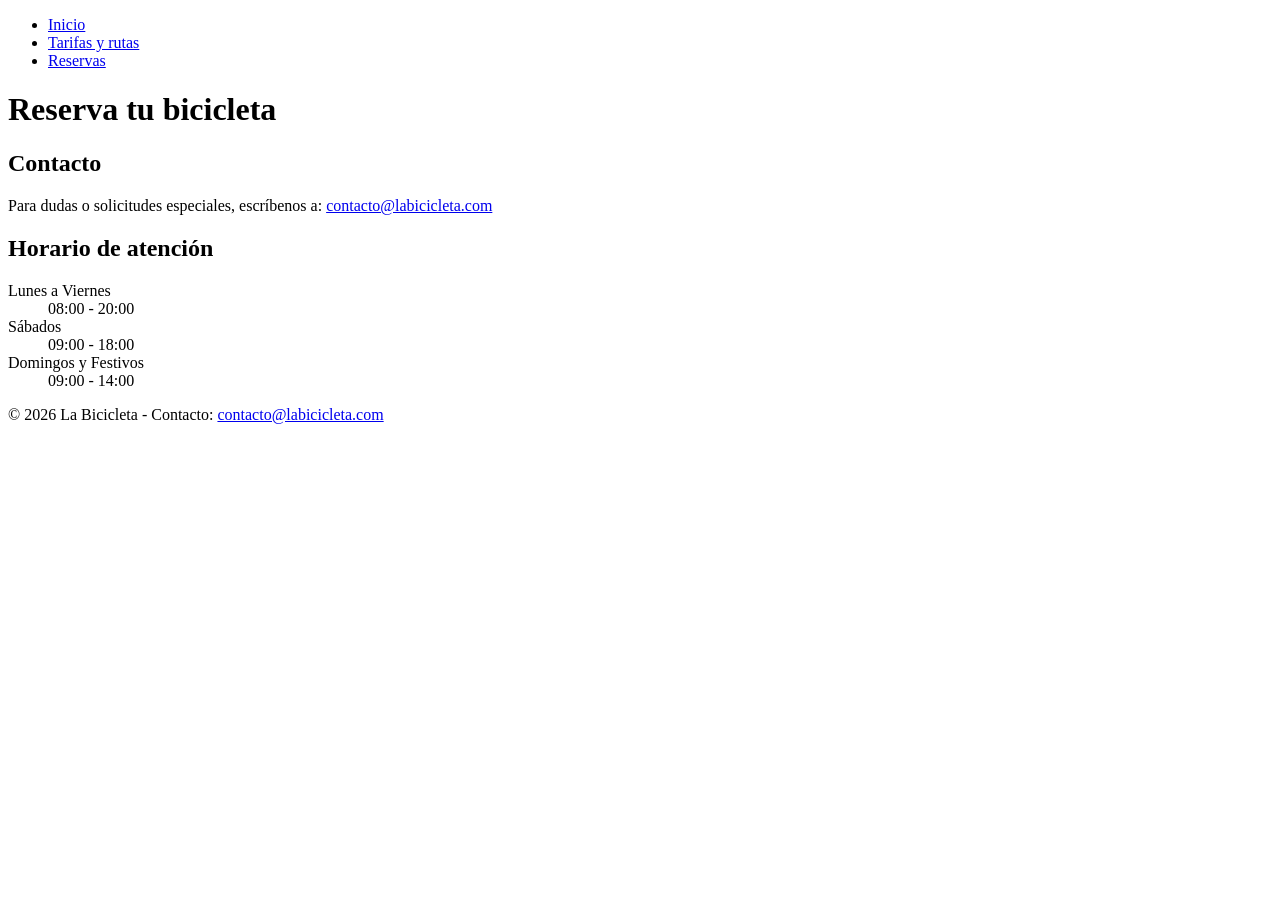
==== paginas/reservas.html @ 41c2797d "update reervas" ====
<!DOCTYPE html>
<html lang="en">
<head>
    <meta charset="UTF-8">
    <meta name="viewport" content="width=device-width, initial-scale=1.0">
    <title>Reservas</title>
</head>
<body>
    <nav>
        <ul>
            <li><a href="../index.html">Inicio</a></li>
            <li><a href="../paginas/tarifas.html">Tarifas y rutas</a></li>
            <li><a href="../paginas/reservas.html">Reservas</a></li>
        </ul>
    </nav>

    <header>
        <h1><strong>Reserva tu bicicleta</strong></h1>
    </header>

    <main>
        <section id="contacto">
            <h2>Contacto</h2>
            <p>Para dudas o solicitudes especiales, escríbenos a:
                <a href="mailto:contacto@labicicleta.com">contacto@labicicleta.com</a>
            </p>
        </section>
    
        <section id="horario">
            <h2>Horario de atención</h2>
            <dl> <!--lista de definicion-->
                <dt>Lunes a Viernes</dt>
                <dd>08:00 - 20:00</dd>
    
                <dt>Sábados</dt>
                <dd>09:00 - 18:00</dd>
    
                <dt>Domingos y Festivos</dt>
                <dd>09:00 - 14:00</dd>
            </dl>
        </section>
    </main>

    <footer>
        <p>&copy; 2026 La Bicicleta - Contacto: <a href="mailto:contacto@labicicleta.com">contacto@labicicleta.com</a></p>
    </footer>
    

</body>
</html>
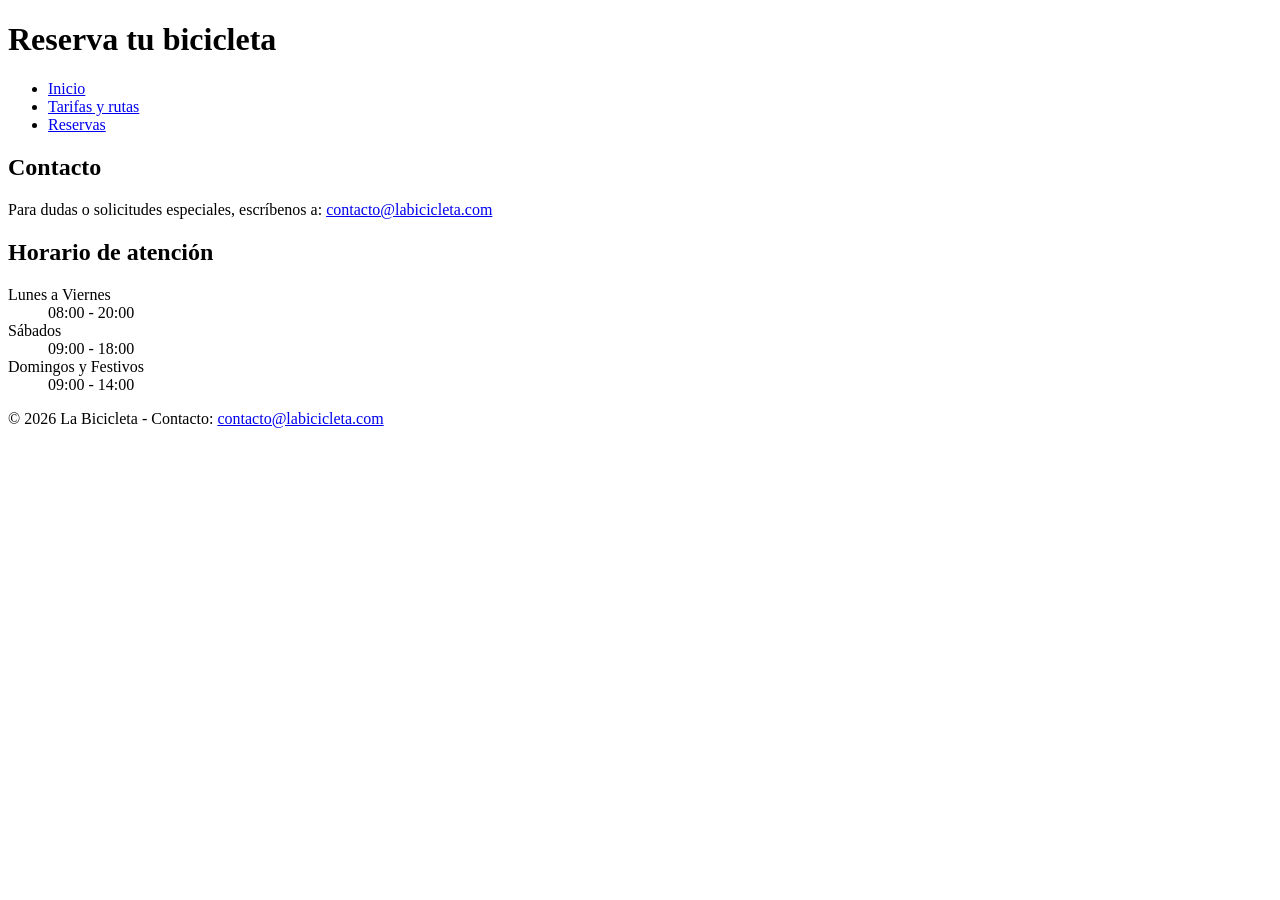
==== commit 7aeea221: "Rueda libre v0.2" ====
--- a/paginas/reservas.html
+++ b/paginas/reservas.html
@@ -6,6 +6,9 @@
     <title>Reservas</title>
 </head>
 <body>
+    <header>
+        <h1><strong>Reserva tu bicicleta</strong></h1>
+    </header>
     <nav>
         <ul>
             <li><a href="../index.html">Inicio</a></li>
@@ -13,10 +16,6 @@
             <li><a href="../paginas/reservas.html">Reservas</a></li>
         </ul>
     </nav>
-
-    <header>
-        <h1><strong>Reserva tu bicicleta</strong></h1>
-    </header>
 
     <main>
         <section id="contacto">
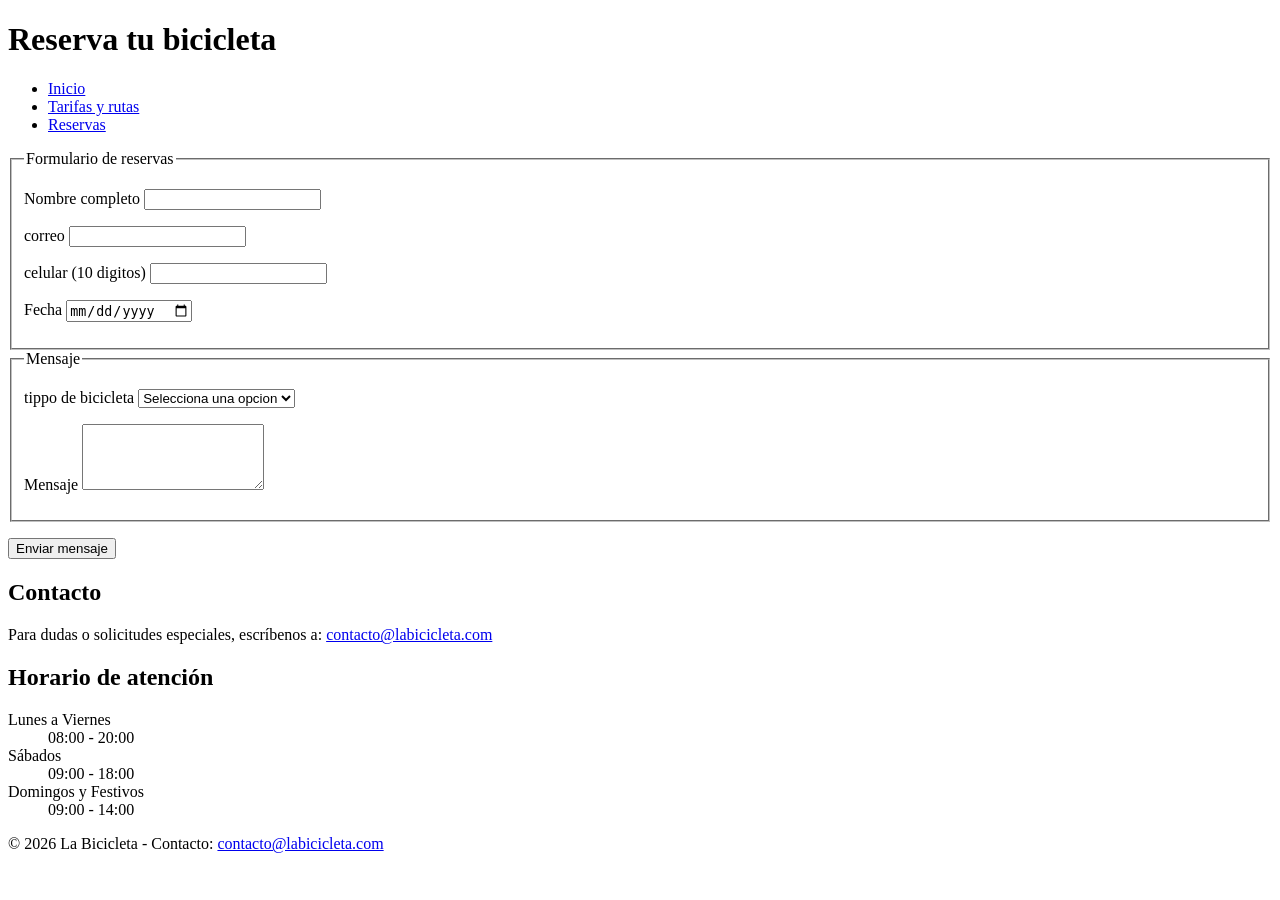
==== commit fe3c8381: "update form" ====
--- a/paginas/reservas.html
+++ b/paginas/reservas.html
@@ -18,6 +18,47 @@
     </nav>
 
     <main>
+        <section id="formulario">
+            <form action="#" method="post">
+            <fieldset>
+                <legend> Formulario de reservas</legend>
+                <p>
+                    <label for="nombre"> Nombre completo</label>
+                    <input type="text" id="nombre" name="nombre" required minlenght="3">
+                </p>
+                <p>
+                    <label for="correo"> correo </label>
+                    <input type="email" id="correo" name="correo" required>
+                </p>
+                <p>
+                    <label for="telefono"> celular (10 digitos)</label>
+                    <input type="tel" id="telefono" name="telefono" pattern="[0-9]{10}"
+                        title="Escribe 10 numeros, sin espacios">
+                </p>
+                <p>
+                    <label for="fecha"> Fecha </label>
+                    <input type="date" id="fecha" name="fecha">
+                </p>
+            </fieldset>
+            <fieldset>
+                    <legend>Mensaje </legend>
+                    <p>
+                        <label for="tipo"> tippo de bicicleta</label>
+                        <select id="tipo" name="tipo" required>
+                            <option value="">Selecciona una opcion</option>
+                            <option value="">Reservar bicicleta</option>
+                            <option value="">personalizado</option>
+                        </select>
+                    </p>
+                    <p>
+                        <label for="mensaje">Mensaje</label>
+                        <textarea id="mensaje" name="mensaje" rows="4" minlength="10" required></textarea>
+                    </p>
+            </fieldset>
+            <p><button type="submit">Enviar mensaje</button></p>
+            </form>
+        </section>
+        
         <section id="contacto">
             <h2>Contacto</h2>
             <p>Para dudas o solicitudes especiales, escríbenos a:
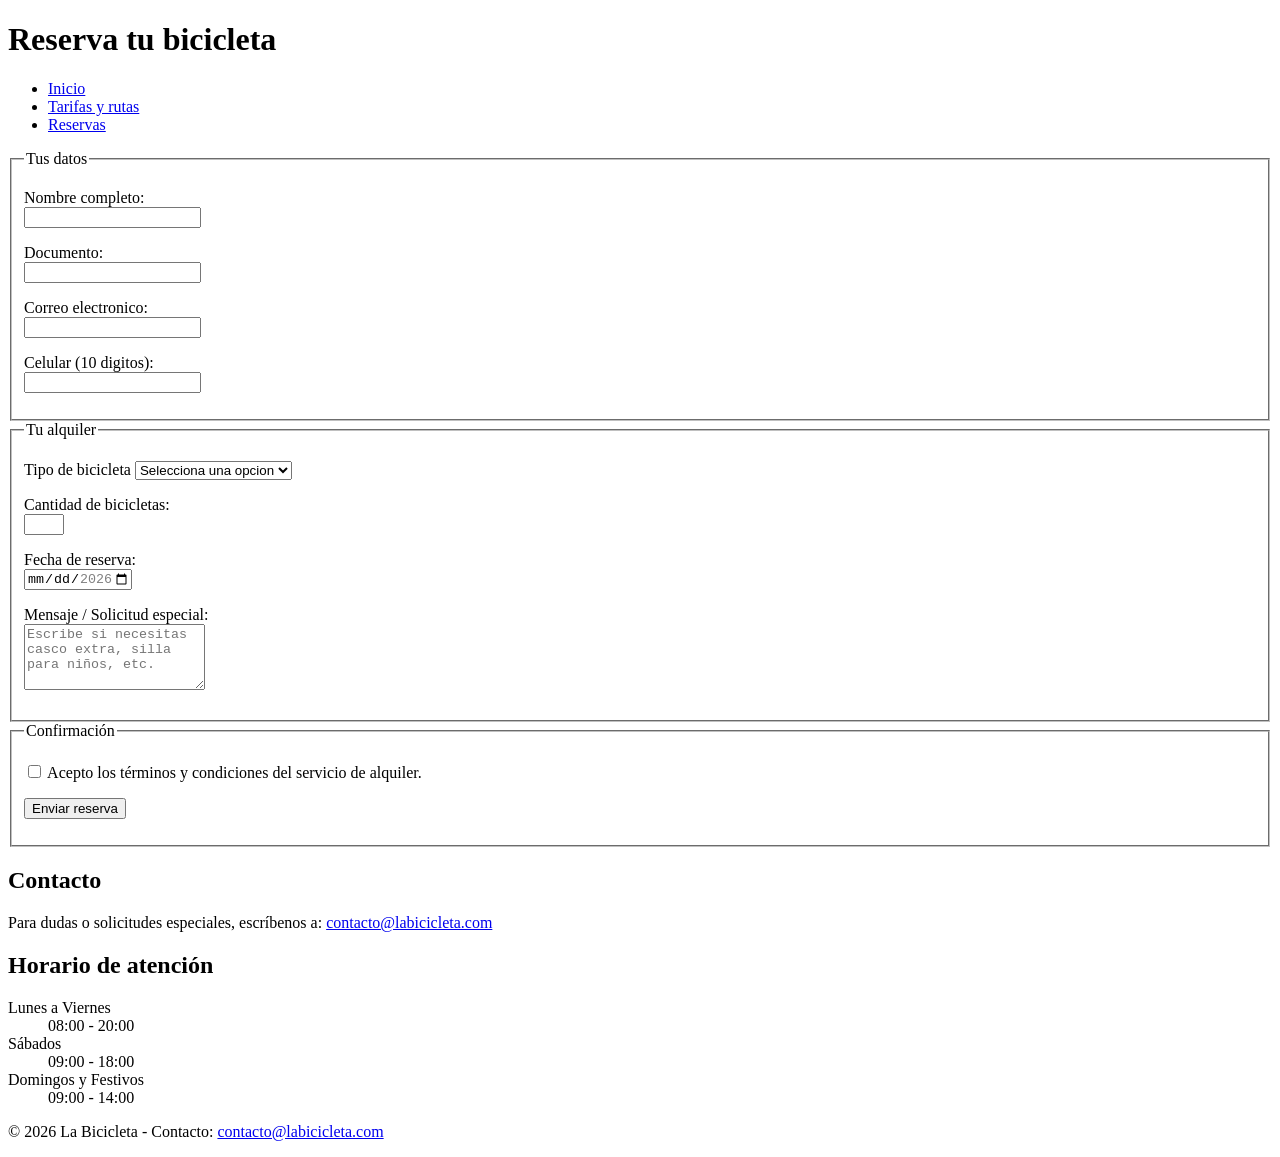
==== commit 4941e39b: "reto dia 2" ====
--- a/paginas/reservas.html
+++ b/paginas/reservas.html
@@ -1,5 +1,5 @@
 <!DOCTYPE html>
-<html lang="en">
+<html lang="es">
 <head>
     <meta charset="UTF-8">
     <meta name="viewport" content="width=device-width, initial-scale=1.0">
@@ -21,41 +21,63 @@
         <section id="formulario">
             <form action="#" method="post">
             <fieldset>
-                <legend> Formulario de reservas</legend>
+                <legend> Tus datos </legend>
                 <p>
-                    <label for="nombre"> Nombre completo</label>
+                    <label for="nombre"> Nombre completo: </label><br>
                     <input type="text" id="nombre" name="nombre" required minlenght="3">
                 </p>
                 <p>
-                    <label for="correo"> correo </label>
+                    <label for="documento"> Documento: </label><br>
+                    <input type="text" id="documento" name="documento" inputmode="numeric" pattern="[0-9]{6,10}" 
+                    title="Escribe tu documento, sin espacios" required>
+                </p>
+                <p>
+                    <label for="correo"> Correo electronico: </label><br>
                     <input type="email" id="correo" name="correo" required>
                 </p>
                 <p>
-                    <label for="telefono"> celular (10 digitos)</label>
-                    <input type="tel" id="telefono" name="telefono" pattern="[0-9]{10}"
-                        title="Escribe 10 numeros, sin espacios">
+                    <label for="telefono"> Celular (10 digitos): </label><br>
+                    <input type="tel" id="telefono" name="telefono" inputmode="numeric" pattern="[0-9]{10}"
+                        title="Escribe Celular, sin espacios, 10 numeros" required>
                 </p>
-                <p>
-                    <label for="fecha"> Fecha </label>
-                    <input type="date" id="fecha" name="fecha">
-                </p>
+                
             </fieldset>
             <fieldset>
-                    <legend>Mensaje </legend>
+                    <legend>Tu alquiler </legend>
                     <p>
-                        <label for="tipo"> tippo de bicicleta</label>
+                        <label for="tipo"> Tipo de bicicleta</label>
                         <select id="tipo" name="tipo" required>
                             <option value="">Selecciona una opcion</option>
-                            <option value="">Reservar bicicleta</option>
-                            <option value="">personalizado</option>
+                            <option value="urbana">Bicicleta Urbana</option>
+                            <option value="montana">Bicicleta de Montaña</option>
+                            <option value="electrica">Bicicleta Electrica</option>
                         </select>
                     </p>
                     <p>
-                        <label for="mensaje">Mensaje</label>
-                        <textarea id="mensaje" name="mensaje" rows="4" minlength="10" required></textarea>
+                        <label for="Cantidad"> Cantidad de bicicletas: </label><br>
+                        <input type="number" id="cantidad" name="cantidad" min="1" max="6">
+                    </p>
+                    <p>
+                        <label for="fecha"> Fecha de reserva: </label><br>
+                        <input type="date" id="fecha" name="fecha" min="2026-11-01" max="2026-12-31">
+                    </p>
+                    <p>
+                        <label for="mensaje">Mensaje / Solicitud especial: </label><br>
+                        <textarea id="mensaje" name="mensaje" rows="4" minlength="10" maxlength="300" required placeholder="Escribe si necesitas casco extra, silla para niños, etc."></textarea>
                     </p>
             </fieldset>
-            <p><button type="submit">Enviar mensaje</button></p>
+            <fieldset>
+                <legend>Confirmación</legend>
+                <p>
+                    <label for="terminos">
+                        <input type="checkbox" id="terminos" name="terminos" value="si" required>
+                        Acepto los términos y condiciones del servicio de alquiler.
+                    </label>
+                </p>
+                <p>
+                    <button type="submit">Enviar reserva</button>
+                </p>
+            </fieldset>
             </form>
         </section>
         
@@ -65,26 +87,25 @@
                 <a href="mailto:contacto@labicicleta.com">contacto@labicicleta.com</a>
             </p>
         </section>
+    </main>
     
-        <section id="horario">
-            <h2>Horario de atención</h2>
-            <dl> <!--lista de definicion-->
-                <dt>Lunes a Viernes</dt>
-                <dd>08:00 - 20:00</dd>
+    <aside id="horario">        
+        <h2>Horario de atención</h2>
+        <dl> <!--lista de definicion-->            
+            <dt>Lunes a Viernes</dt>
+            <dd>08:00 - 20:00</dd>
     
-                <dt>Sábados</dt>
-                <dd>09:00 - 18:00</dd>
+            <dt>Sábados</dt>
+            <dd>09:00 - 18:00</dd>
+                
+            <dt>Domingos y Festivos</dt>
+            <dd>09:00 - 14:00</dd>        
+        </dl>
+    </aside>    
     
-                <dt>Domingos y Festivos</dt>
-                <dd>09:00 - 14:00</dd>
-            </dl>
-        </section>
-    </main>
-
     <footer>
         <p>&copy; 2026 La Bicicleta - Contacto: <a href="mailto:contacto@labicicleta.com">contacto@labicicleta.com</a></p>
     </footer>
-    
 
 </body>
 </html>
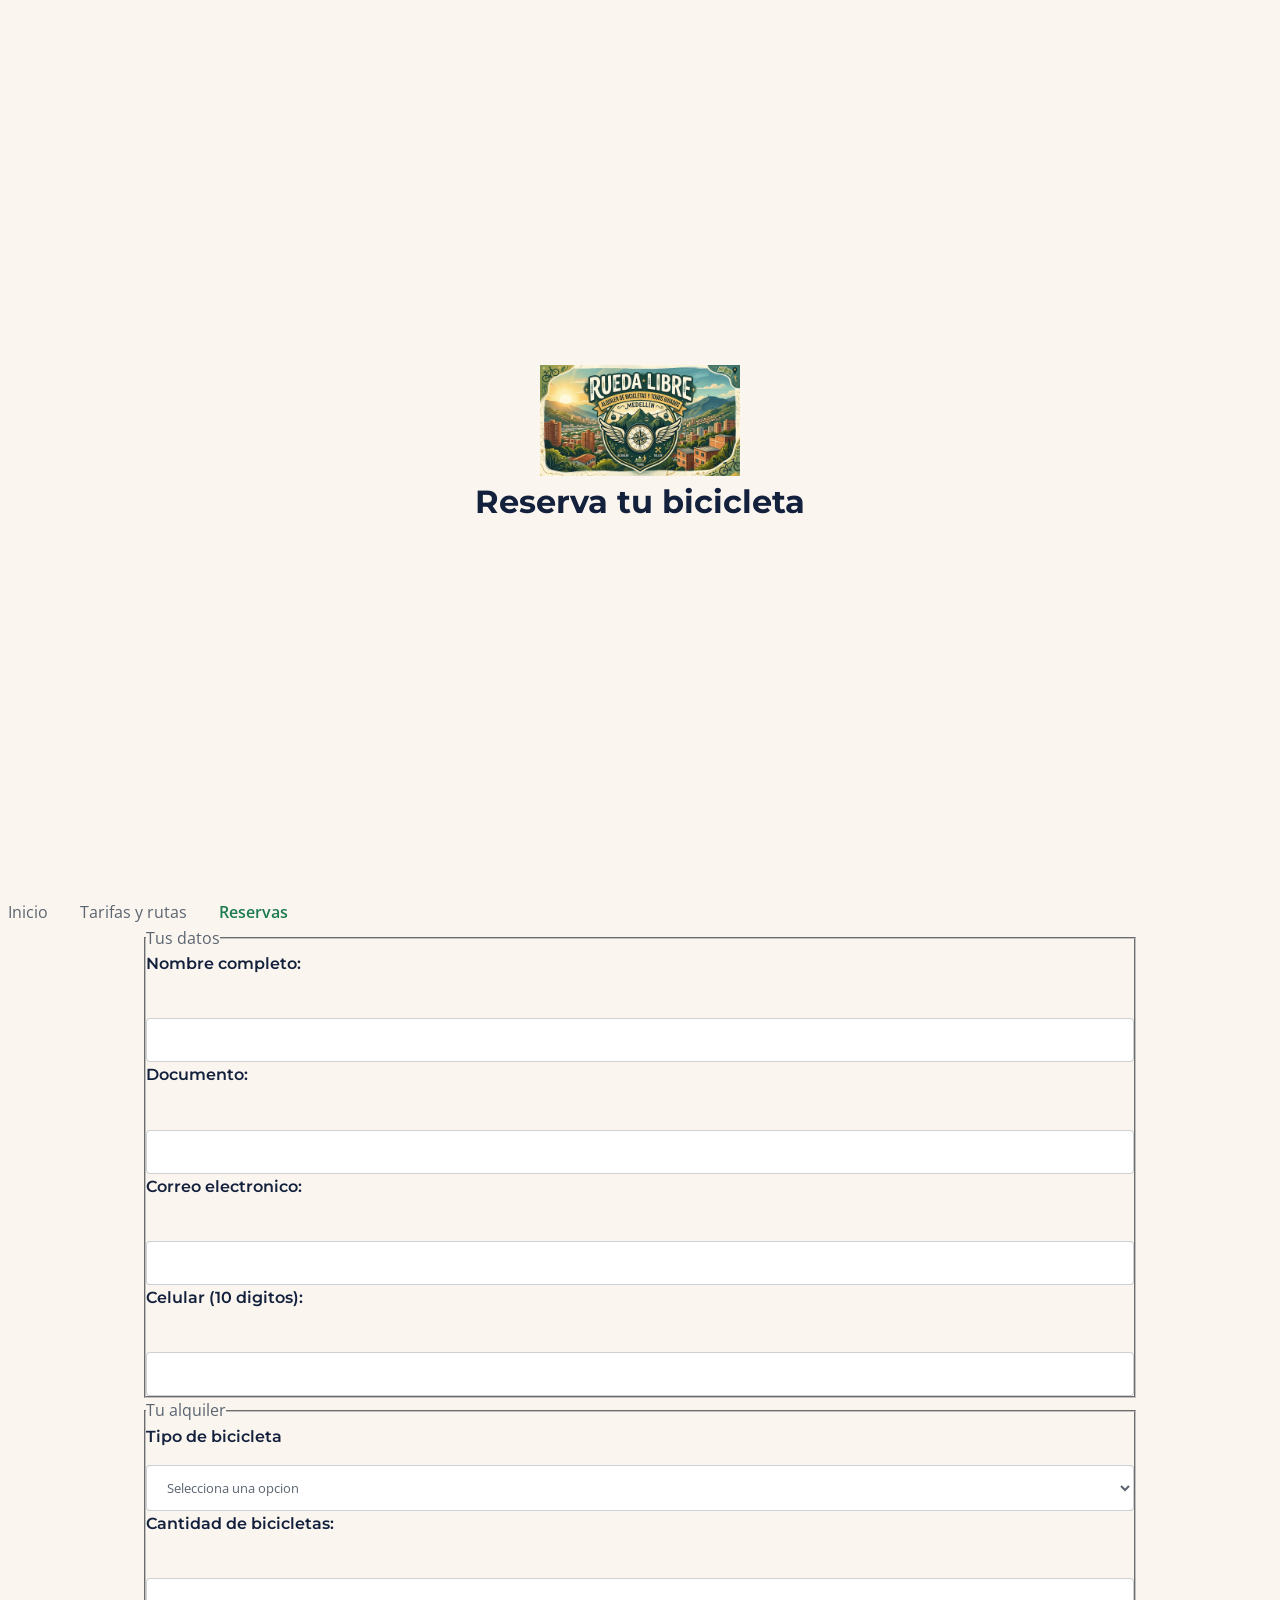
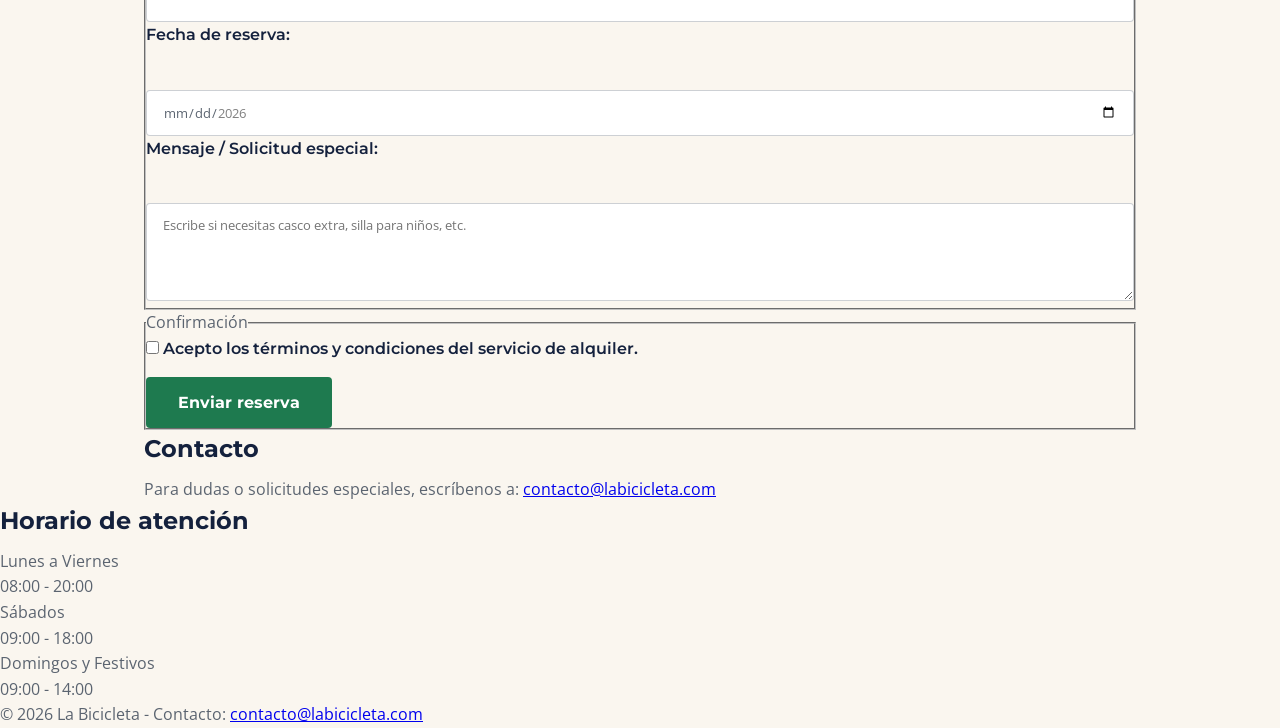
==== commit 722a5518: "css casi terminado" ====
--- a/paginas/reservas.html
+++ b/paginas/reservas.html
@@ -4,16 +4,21 @@
     <meta charset="UTF-8">
     <meta name="viewport" content="width=device-width, initial-scale=1.0">
     <title>Reservas</title>
+    <link rel="stylesheet" href="../css/styles.css">
+    <link rel="preconnect" href="https://fonts.googleapis.com">
+    <link rel="preconnect" href="https://fonts.gstatic.com" crossorigin>
+    <link href="https://fonts.googleapis.com/css2?family=Montserrat:ital,wght@0,100..900;1,100..900&family=Open+Sans:ital,wght@0,300..800;1,300..800&display=swap" rel="stylesheet">
 </head>
 <body>
     <header>
+        <img src="../img/portada.jfif" alt="Rua's logo" width="200">
         <h1><strong>Reserva tu bicicleta</strong></h1>
     </header>
     <nav>
-        <ul>
+        <ul id="menu">
             <li><a href="../index.html">Inicio</a></li>
-            <li><a href="../paginas/tarifas.html">Tarifas y rutas</a></li>
-            <li><a href="../paginas/reservas.html">Reservas</a></li>
+            <li><a href="../paginas/tarifas.html" >Tarifas y rutas</a></li>
+            <li><a href="../paginas/reservas.html" class="activo">Reservas</a></li>
         </ul>
     </nav>
 
--- a/css/styles.css
+++ b/css/styles.css
@@ -0,0 +1,262 @@
+*,
+*::before,
+*::after {
+    box-sizing: border-box;
+    margin: 0;
+    padding: 0;
+}
+
+main{
+
+    max-width: 65rem; 
+    margin: 0 auto; 
+    padding: 0 1.5rem;
+}
+
+header {
+    min-height: 100vh;/* Ocupa al menos el 100% del alto de la pantalla del usuario */
+    display: flex;
+    flex-direction: column;
+    justify-content: center;
+    align-items: center;
+    text-align: center;
+}
+
+:root {
+    --color-primario: #5d44ff;
+    --verde-ruta: #1E7A4F;
+    --naranja-pedal: #F39A2B;
+    --azul-noche: #14213D;
+    --crema: #FAF6EF;
+    --gris-asfalto: #5B6470;
+    --blanco: #FFFFFF;
+
+    /* familia tipografica */
+    --tipog-titulo: 'Montserrat', system-ui, -apple-system, sans-serif;
+    --tipog-cuerpo: 'Open Sans', system-ui, -apple-system, BlinkMacSystemFont, 'Segoe UI', Roboto, Oxygen, Ubuntu, Cantarell, sans-serif;
+
+    /*espaciado*/
+    --espacio-sm: 0.5rem;   /* Pequeño (aprox. 8px) */
+    --espacio-md: 1rem;     /* Mediano (aprox. 16px) */
+    --espacio-lg: 2rem;     /* Grande (aprox. 32px) */
+
+}
+
+body {
+    background-color: var(--crema);
+    color: var(--gris-asfalto);
+    font-family: var(--tipog-cuerpo);
+    line-height: 1.6;
+}
+h1, h2, h3 {
+    font-family: var(--tipog-titulo);
+    color: var(--azul-noche);
+    margin-bottom: var(--espacio-sm);
+}
+
+
+.card {
+    padding: var(--espacio-md);
+    border-radius: var(--espacio-md);
+    margin-bottom: var(--espacio-lg);
+
+}
+
+
+.btn {
+    background: var(--verde-ruta);
+    color: #FFF;
+    border: none;
+    font-family: var(--tipog-titulo);
+    padding: 0.75rem 1.5rem;
+    border-radius: 4px;
+    font-weight: bold;
+    cursor: pointer;
+    text-decoration: none;
+    display: inline-block;
+    text-align: center;
+    transition: background-color 0.2s ease, color 0.2s ease;
+}
+
+.btn:hover {
+    filter: brightness(1.15);
+    background-color: var(--naranja-pedal);
+    color: var(--azul-noche);
+}
+
+.btn:focus{
+    background-color: var(--naranja-pedal);
+    color: var(--azul-noche);
+    outline: 3px solid var(--azul-noche);
+    outline-offset: 2px;
+}
+
+
+.seccion-clara {
+    background-color: var(--crema);
+    color: var(--gris-asfalto);
+}
+
+.seccion-clara h1,
+.seccion-clara h2,
+.seccion-clara h3 {
+    color: var(--azul-noche);    
+}
+
+.seccion-oscura {
+    background-color: var(--azul-noche);
+    color: var(--blanco);    
+}
+
+.seccion-oscura h1,
+.seccion-oscura h2,
+.seccion-oscura h3 {
+    color: var(--crema);
+}
+
+#menu a {
+    color: var(--gris-asfalto);
+    text-decoration: none;
+    padding: 0.25rem 0.5rem;
+    transition: color 0.2s ease;
+}
+
+#menu a.activo {
+    color: var(--verde-ruta);
+    font-weight: 600;
+}
+#menu a:hover {
+    color: var(--naranja-pedal);
+}
+#menu a:focus {
+    outline: 2px solid var(--naranja-pedal);
+    outline-offset: 2px;
+    background-color: rgba(243, 154, 43, 0.1);
+}
+
+#menu {
+    list-style: none;
+    display: flex;
+    gap: var(--espacio-md);
+    align-items: center;
+}
+
+input:focus, 
+textarea:focus, 
+select:focus {
+    outline: none;
+    border-color: var(--naranja-pedal);
+    box-shadow: 0 0 0 3px rgba(243, 154, 43, 0.3);
+}
+
+input[type="text"],
+input[type="email"],
+input[type="date"],
+input[type="tel"],
+input[type="number"],
+select,
+textarea {
+    width: 100%;
+    padding: 0.75rem 1rem;
+    border: 1px solid rgba(91, 100, 112, 0.3);
+    border-radius: 4px;
+    background-color: var(--blanco);
+    font-family: var(--tipog-cuerpo);
+    color: var(--gris-asfalto);
+}
+
+.servicios-grid {
+    display: grid;
+    grid-template-columns: repeat(auto-fit, minmax(250px, 1fr));
+    gap: var(--espacio-md);
+    margin-top: var(--espacio-md);
+    margin-bottom: var(--espacio-lg);
+}
+
+.servicios-grid article {
+    background-color: var(--blanco);
+    border: 1px solid rgba(91, 100, 112, 0.2);
+    border-radius: var(--espacio-sm);
+    padding: var(--espacio-md);
+    /* Relleno interior con variable */
+    box-shadow: 0 2px 8px rgba(20, 33, 61, 0.05);
+    /* Sombra ligera con azul noche */
+    transition: transform 0.2s ease, box-shadow 0.2s ease;
+}
+
+.servicios-grid article:hover {
+    transform: translate(-4px);
+    box-shadow: 0 4px 12 px rgba(20, 33, 61, 0.1);
+}
+
+.servicios-grid article img {
+    width: 100%;
+    height: auto;
+    border-radius: 4px;
+    margin-bottom: var(--espacio-md);
+}
+
+table {
+    width: 100%;
+    border-collapse: collapse;
+    margin-bottom: var(--espacio-md);
+    background-color: var(--espacio-md);
+    border-radius: 4px;
+    overflow: hidden;
+    box-shadow: 0 2px 8px rgba(20, 33, 61, 0.05);
+}
+
+th, td{
+    padding: 0.75rem 1rem;
+    text-align: left;
+    border-bottom: 1px solid rgba(91, 100, 112, 0.2);
+}
+
+th {
+    background-color: var(--azul-noche);
+    color: var(--blanco);
+    font-family: var(--tipog-titulo);
+    font-weight: bold;
+}
+
+tbody tr:nth-child(even) {
+    background-color: var(--crema);
+}
+
+tbody tr:hover {
+    background-color: rgba(243, 154, 43, 0.05);
+}
+
+.form-group,
+form div {
+    margin-bottom: var(--espacio-md);
+}
+
+label {
+    display: block;
+    margin-bottom: var(--espacio-md);
+    font-family: var(--tipog-titulo);
+    font-weight: 600;
+    color: var(--azul-noche);
+}
+
+button[type="submit"],
+.btn {
+    padding: 1rem 2rem;
+        font-size: 1rem;
+        font-family: var(--tipog-titulo);
+        font-weight: 700;
+        background-color: var(--verde-ruta);
+        color: var(--blanco);
+        border: none;
+        border-radius: 4px;
+        cursor: pointer;
+        display: inline-block;
+        transition: background-color 0.2s ease;
+}
+
+button[type="submit"]:hover,
+.btn:hover {
+    background-color: var(--naranja-pedal);
+    color: var(--azul-noche);
+}
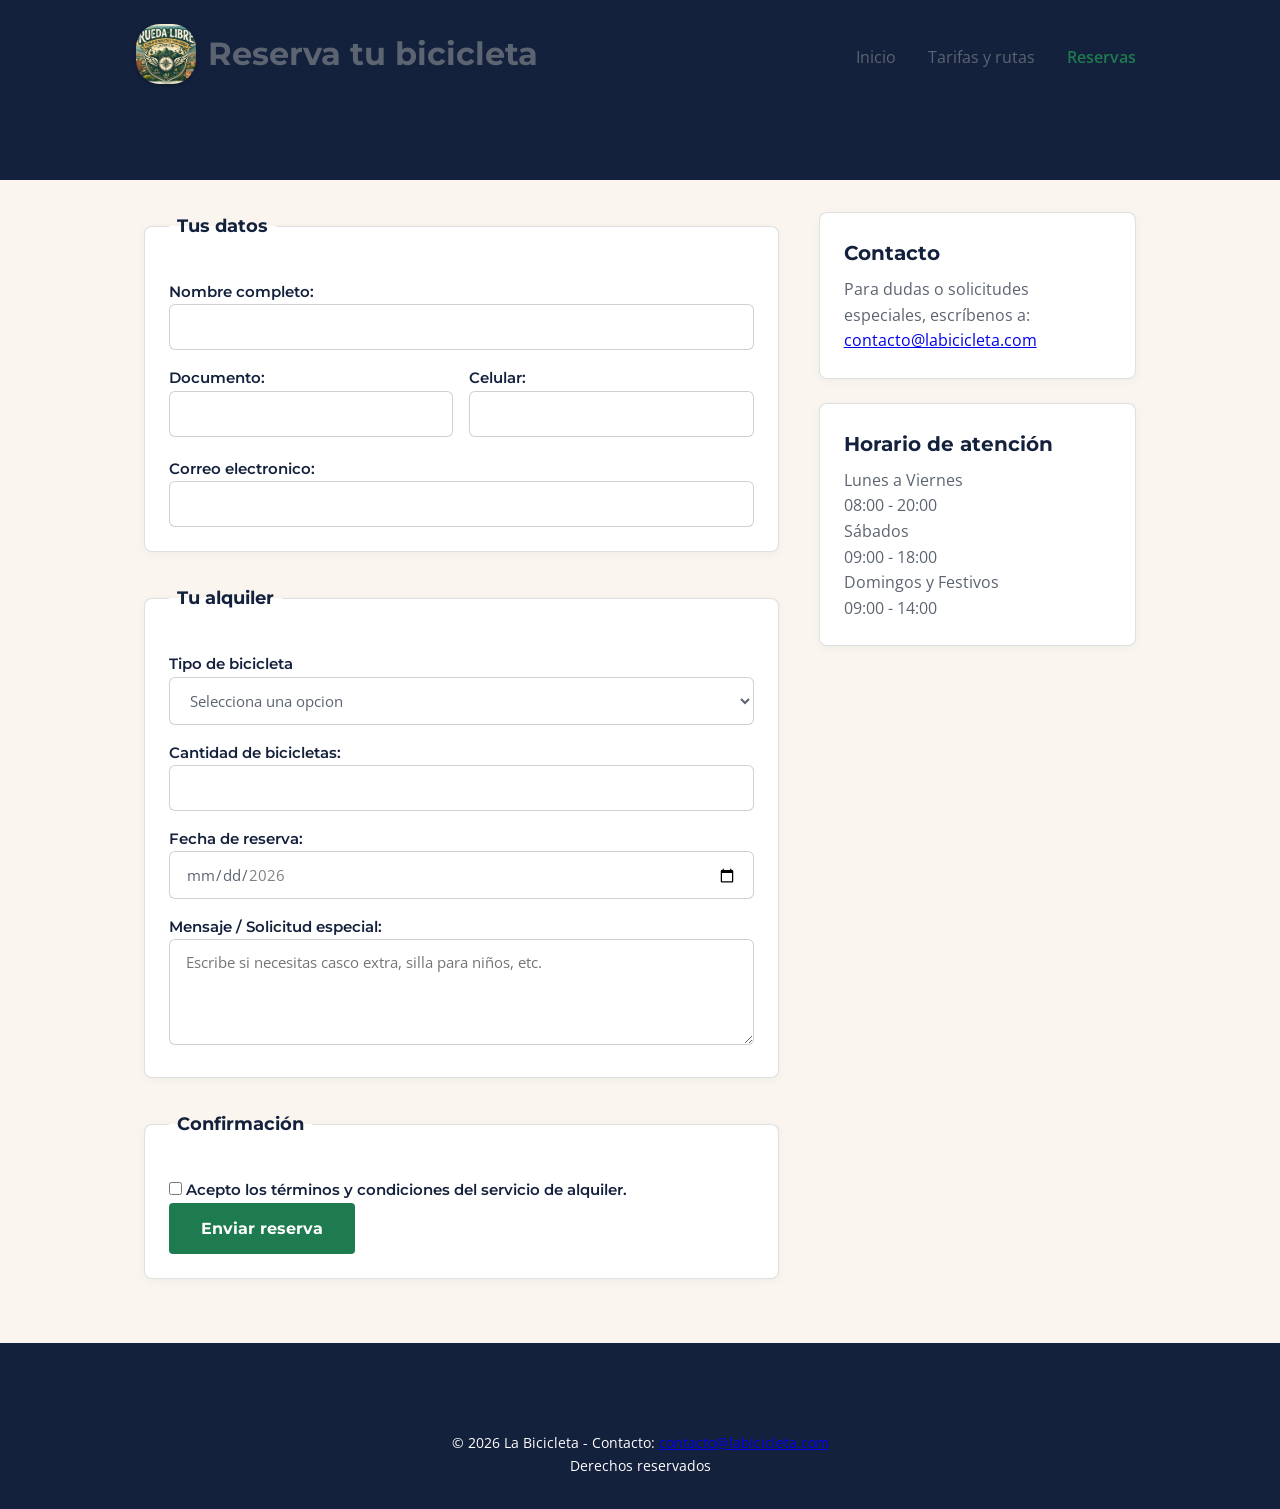
==== commit 07b360a3: "layout" ====
--- a/paginas/reservas.html
+++ b/paginas/reservas.html
@@ -11,40 +11,50 @@
 </head>
 <body>
     <header>
-        <img src="../img/portada.jfif" alt="Rua's logo" width="200">
-        <h1><strong>Reserva tu bicicleta</strong></h1>
+        <div class="header_container">
+            <div class="header_logo">
+                <a href="../index.html">
+                    <img src="../img/portada.jfif" alt="Rua's logo" class="logo_icono">
+                </a>
+                <h1><strong>Reserva tu bicicleta</strong></h1>
+            </div>
+            <nav>
+                <ul id="menu">
+                    <li><a href="../index.html">Inicio</a></li>
+                    <li><a href="../paginas/tarifas.html" >Tarifas y rutas</a></li>
+                    <li><a href="../paginas/reservas.html" class="activo">Reservas</a></li>
+                </ul>
+            </nav>
+        </div>
     </header>
-    <nav>
-        <ul id="menu">
-            <li><a href="../index.html">Inicio</a></li>
-            <li><a href="../paginas/tarifas.html" >Tarifas y rutas</a></li>
-            <li><a href="../paginas/reservas.html" class="activo">Reservas</a></li>
-        </ul>
-    </nav>
 
-    <main>
+    <main class="contenedor-reservas">
         <section id="formulario">
             <form action="#" method="post">
             <fieldset>
                 <legend> Tus datos </legend>
                 <p>
-                    <label for="nombre"> Nombre completo: </label><br>
+                    <label for="nombre"> Nombre completo: </label>
                     <input type="text" id="nombre" name="nombre" required minlenght="3">
                 </p>
+                <div class="fila-doble">
+                    <p>
+                        <label for="documento"> Documento: </label>
+                        <input type="text" id="documento" name="documento" inputmode="numeric" pattern="[0-9]{6,10}" 
+                    title="Escribe tu documento, sin espacios" required>
+                    </p>
+                    <p>
+                        <label for="telefono"> Celular: </label>
+                        <input type="tel" id="telefono" name="telefono" inputmode="numeric" pattern="[0-9]{10}"
+                        title="Escribe Celular, sin espacios, 10 numeros" required>
+                    </p>
+                </div>
+                
                 <p>
-                    <label for="documento"> Documento: </label><br>
-                    <input type="text" id="documento" name="documento" inputmode="numeric" pattern="[0-9]{6,10}" 
-                    title="Escribe tu documento, sin espacios" required>
-                </p>
-                <p>
-                    <label for="correo"> Correo electronico: </label><br>
+                    <label for="correo"> Correo electronico: </label>
                     <input type="email" id="correo" name="correo" required>
                 </p>
-                <p>
-                    <label for="telefono"> Celular (10 digitos): </label><br>
-                    <input type="tel" id="telefono" name="telefono" inputmode="numeric" pattern="[0-9]{10}"
-                        title="Escribe Celular, sin espacios, 10 numeros" required>
-                </p>
+                
                 
             </fieldset>
             <fieldset>
@@ -59,15 +69,15 @@
                         </select>
                     </p>
                     <p>
-                        <label for="Cantidad"> Cantidad de bicicletas: </label><br>
+                        <label for="Cantidad"> Cantidad de bicicletas: </label>
                         <input type="number" id="cantidad" name="cantidad" min="1" max="6">
                     </p>
                     <p>
-                        <label for="fecha"> Fecha de reserva: </label><br>
+                        <label for="fecha"> Fecha de reserva: </label>
                         <input type="date" id="fecha" name="fecha" min="2026-11-01" max="2026-12-31">
                     </p>
                     <p>
-                        <label for="mensaje">Mensaje / Solicitud especial: </label><br>
+                        <label for="mensaje">Mensaje / Solicitud especial: </label>
                         <textarea id="mensaje" name="mensaje" rows="4" minlength="10" maxlength="300" required placeholder="Escribe si necesitas casco extra, silla para niños, etc."></textarea>
                     </p>
             </fieldset>
@@ -85,31 +95,40 @@
             </fieldset>
             </form>
         </section>
+        <div class="columna-lateral">
+            <section id="contacto">
+
+                <h2>Contacto</h2>
+                <p>Para dudas o solicitudes especiales, escríbenos a:
+                    <a href="mailto:contacto@labicicleta.com">contacto@labicicleta.com</a>
+                </p>
+            </section>
+
+            <aside id="horario">
+
+                <h2>Horario de atención</h2>
+                <dl> <!--lista de definicion-->            
+                    <dt>Lunes a Viernes</dt>
+                    <dd>08:00 - 20:00</dd>
+    
+                    <dt>Sábados</dt>
+                    <dd>09:00 - 18:00</dd>
+                
+                    <dt>Domingos y Festivos</dt>
+                <dd>09:00 - 14:00</dd>        
+                </dl>
+            </aside>
+        </div>
         
-        <section id="contacto">
-            <h2>Contacto</h2>
-            <p>Para dudas o solicitudes especiales, escríbenos a:
-                <a href="mailto:contacto@labicicleta.com">contacto@labicicleta.com</a>
-            </p>
-        </section>
     </main>
     
-    <aside id="horario">        
-        <h2>Horario de atención</h2>
-        <dl> <!--lista de definicion-->            
-            <dt>Lunes a Viernes</dt>
-            <dd>08:00 - 20:00</dd>
-    
-            <dt>Sábados</dt>
-            <dd>09:00 - 18:00</dd>
-                
-            <dt>Domingos y Festivos</dt>
-            <dd>09:00 - 14:00</dd>        
-        </dl>
-    </aside>    
+        
     
     <footer>
-        <p>&copy; 2026 La Bicicleta - Contacto: <a href="mailto:contacto@labicicleta.com">contacto@labicicleta.com</a></p>
+        <div class="footer_bottom">
+            <p>&copy; 2026 La Bicicleta - Contacto: <a href="mailto:contacto@labicicleta.com">contacto@labicicleta.com </a></p>
+            <p>Derechos reservados</p>
+        </div>
     </footer>
 
 </body>
--- a/css/styles.css
+++ b/css/styles.css
@@ -1,27 +1,4 @@
-*,
-*::before,
-*::after {
-    box-sizing: border-box;
-    margin: 0;
-    padding: 0;
-}
-
-main{
-
-    max-width: 65rem; 
-    margin: 0 auto; 
-    padding: 0 1.5rem;
-}
-
-header {
-    min-height: 100vh;/* Ocupa al menos el 100% del alto de la pantalla del usuario */
-    display: flex;
-    flex-direction: column;
-    justify-content: center;
-    align-items: center;
-    text-align: center;
-}
-
+/* Variables de diseño */
 :root {
     --color-primario: #5d44ff;
     --verde-ruta: #1E7A4F;
@@ -42,59 +19,41 @@
 
 }
 
+
+/*Configuracion global*/
+
+*,
+*::before,
+*::after {
+    box-sizing: border-box;
+    margin: 0;
+    padding: 0;
+}
+
 body {
     background-color: var(--crema);
     color: var(--gris-asfalto);
     font-family: var(--tipog-cuerpo);
     line-height: 1.6;
-}
+    padding-bottom: 0;
+}
+
+main{
+    max-width: 65rem;
+    margin: 0 auto; 
+    padding: 0 1.5rem;
+}
+
 h1, h2, h3 {
     font-family: var(--tipog-titulo);
-    color: var(--azul-noche);
+    color: var(--gris-asfalto);
     margin-bottom: var(--espacio-sm);
 }
 
-
-.card {
-    padding: var(--espacio-md);
-    border-radius: var(--espacio-md);
-    margin-bottom: var(--espacio-lg);
-
-}
-
-
-.btn {
-    background: var(--verde-ruta);
-    color: #FFF;
-    border: none;
-    font-family: var(--tipog-titulo);
-    padding: 0.75rem 1.5rem;
-    border-radius: 4px;
-    font-weight: bold;
-    cursor: pointer;
-    text-decoration: none;
-    display: inline-block;
-    text-align: center;
-    transition: background-color 0.2s ease, color 0.2s ease;
-}
-
-.btn:hover {
-    filter: brightness(1.15);
-    background-color: var(--naranja-pedal);
-    color: var(--azul-noche);
-}
-
-.btn:focus{
-    background-color: var(--naranja-pedal);
-    color: var(--azul-noche);
-    outline: 3px solid var(--azul-noche);
-    outline-offset: 2px;
-}
-
-
-.seccion-clara {
-    background-color: var(--crema);
-    color: var(--gris-asfalto);
+.seccion-oscura h1,
+.seccion-oscura h2,
+.seccion-oscura h3 {
+    color: var(--crema);
 }
 
 .seccion-clara h1,
@@ -103,15 +62,69 @@
     color: var(--azul-noche);    
 }
 
-.seccion-oscura {
+/*Encabezado y navegacion*/
+
+
+header {
     background-color: var(--azul-noche);
-    color: var(--blanco);    
-}
-
-.seccion-oscura h1,
-.seccion-oscura h2,
-.seccion-oscura h3 {
-    color: var(--crema);
+    color: var(--blanco);
+    width: 100%;
+    min-height: 20vh;/* Ocupa al menos el 100% del alto de la pantalla del usuario */
+    display: flex;
+    flex-direction: column;
+    justify-content: space-between;
+    align-items: center;
+    text-align: center;
+}
+
+.header_container{
+    display: flex;
+    justify-content: space-between;     /* Envía el título a la izquierda y el menú a la derecha */
+    align-items: center;    /* Centra verticalmente ambos elementos entre sí */
+    width: 100%;
+    max-width: 65rem;   /* Respeta tu ancho máximo estandarizado */
+    margin: 0 auto;     /* Centra el contenedor en pantallas grandes */
+    padding: 1.5rem 1rem;   /* Espacio interno para que no pegue de los bordes */
+    gap: 1rem;
+}
+
+.header_logo, 
+.nav-flota{
+    display: flex;
+    align-items: center;
+    gap: 0.75rem;
+    text-decoration: none;
+    flex-wrap: wrap;
+    justify-content: center;
+}
+
+.logo_icono{
+    width: 60px;
+    height: 60px;
+    border-radius: 40%;
+    object-fit: cover;
+    box-shadow: 0 2px 5px rgba(0, 0, 0, 0.2);
+}
+
+header nav ul#menu {
+    list-style: none;
+    display: flex;
+    flex-wrap: wrap;
+    gap: var(--espacio-md);
+    align-items: center;
+    justify-content: center;
+    margin: 0;
+    padding: 0;
+}
+.btn[href]{/*--------------------------------------*/
+    padding: 6px 12px;
+    font-size: 0.9rem;
+    display: inline-block;
+}
+
+
+#menu li{
+    margin: 0;
 }
 
 #menu a {
@@ -133,20 +146,325 @@
     outline-offset: 2px;
     background-color: rgba(243, 154, 43, 0.1);
 }
-
-#menu {
-    list-style: none;
-    display: flex;
+.portada_inicio{
+    display: grid;
+    grid-template-columns: 1fr 1fr;
+    align-items: center;
+    gap: var(--espacio-lg);
+    min-height: 20vh;
+    max-width: 65rem;
+    margin: 0 auto;
+    padding: 3rem 1.5rem;
+}
+
+.portada_contenido{
+    display: flex;
+    flex-direction: column;
+    justify-content: center;
+    text-align: left;
+}
+
+.portada_contenido h2 {
+    font-size: 2.2rem;
+    color: var(--azul-noche);
+    margin-bottom: var(--espacio-sm);
+}
+
+.portada_contenido p {
+    margin-bottom: var(--espacio-md);
+    color: var(--gris-asfalto);
+}
+.portada_imagen img{
+    width: 100%;
+    height: auto;
+    border-radius: var(--espacio-sm);
+    object-fit: cover;
+    box-shadow: 0 4px 12px rgba(20, 33, 61, 0.15);
+    filter: brightness(0.7);
+    transition: filter 0.3s ease;
+}
+
+@media (max-width: 768px){
+    .portada_inicio{
+        grid-template-columns: 1fr;
+        text-align: center;
+        min-height: auto;
+    }
+    .portada_contenido{
+        align-items: center;
+        text-align: center;
+    }
+}
+/*Tarjetas y servicios*/
+
+.servicios-grid {
+    display: grid;
+    grid-template-columns: repeat(auto-fit, minmax(280px, 1fr));
     gap: var(--espacio-md);
-    align-items: center;
-}
-
-input:focus, 
-textarea:focus, 
-select:focus {
-    outline: none;
-    border-color: var(--naranja-pedal);
-    box-shadow: 0 0 0 3px rgba(243, 154, 43, 0.3);
+    margin-top: var(--espacio-md);
+    margin-bottom: var(--espacio-md);
+}
+
+
+
+.servicios-grid article img {
+    width: 100%;
+    height: auto;
+    border-radius: 4px;
+    margin-bottom: var(--espacio-md);
+}
+.tarjeta, 
+.servicios-grid article {
+    position: relative;
+    background-color: var(--blanco);
+    border: 1px solid rgba(91, 100, 112, 0.2);
+    border-radius: var(--espacio-sm);
+    padding: var(--espacio-md);
+    box-shadow: 0 2px 8px rgba(20, 33, 61, 0.05);
+    overflow: hidden;
+    transition: transform 0.2s ease, box-shadow 0.2s ease;
+}
+.tarjeta:hover, 
+.servicios-grid article:hover
+ {
+    transform: translateY(-4px);
+    box-shadow: 0 4px 12px rgba(20, 33, 61, 0.1);
+}
+
+.tarjeta img,
+.servicios-grid article img {
+    width: 100%;
+    height: auto;
+    border-radius: 4px;
+    margin-bottom: var(--espacio-sm);
+}
+
+.etiqueta-nuevo {
+    position: absolute;
+    top: 1rem;
+    right: 1rem;
+    background-color: var(--naranja-pedal);
+    color: var(--azul-noche);
+    font-family: var(--tipog-titulo);
+    font-size: 0.75rem;
+    font-weight: bold;
+    padding: 0.25rem 0.75rem;
+    border-radius: 50px;
+    box-shadow: 0 2px 4px rgba(0, 0, 0, 0.15);
+    z-index: 10;
+}
+/*
+{
+    margin-bottom: var(--espacio-lg);
+    max-width: 65rem;
+    margin: 0 auto;
+    padding:  0 1.5rem;
+}
+{
+    margin-bottom: var(--espacio-lg);
+    font-size: 1.75rem;
+}
+{
+    display: grid;
+    grid-template-columns: repeat(3, 1fr);
+    gap: var(--espacio-md);
+} */
+@media (max-width: 768px){
+    .rutas-grid, 
+    .flota-grid,
+    .contenedor-reservas{
+        grid-template-columns: 1fr;
+        gap: 2rem;
+    }
+
+}
+/*Seccion flota y tajeta ruta*/------------------------------------------------------------
+.seccion-flota, 
+.seccion-rutas{
+    margin-bottom: var(--espacio-lg);
+}
+.seccion-flota h2, 
+.seccion-rutas h2{
+    margin-bottom: var(--espacio-md);
+    font-size: 1.75rem;
+}
+.flota-grid, 
+.rutas-grid{
+    display: grid;
+    grid-template-columns: repeat(auto-fit, minmax(280px, 1fr));
+    gap: var(--espacio-md);
+    margin-top: var(--espacio-md);
+    margin-bottom: var(--espacio-lg);
+}
+
+.tarjeta-ruta,
+.tarjeta-flota{
+    background-color: var(--blanco);
+    border: 1px solid rgba(91, 100, 112, 0.2);
+    border-radius: var(--espacio-sm);
+    overflow: hidden;
+    box-shadow: 0 2px 8px rgba(20, 33, 61, 0.05);
+    display: flex;
+    flex-direction: column;
+    transition: transform 0.2s ease, box-shadow 0.2s ease;
+}
+
+
+.tarjeta-flota:hover,
+.tarjeta-ruta:hover{
+    transform: translateY(-4px);
+    box-shadow: 0 4px 12px rgba(20, 33, 61, 0.1);
+}
+
+.tarjeta-flota img, 
+.tarjeta-ruta img{
+    width: 100%;
+    height: 180px;
+    object-fit: cover;
+}
+
+.tarjeta-contenido{
+    padding: var(--espacio-md);
+    display: flex;
+    flex-direction: column;
+    flex-grow: 1; /* Ocupa todo el alto disponible para alinear los botones en fila */
+}
+
+.tarjeta-contenido h3{
+    font-size: 1.2rem;
+    margin-bottom: 0.25rem;
+}
+
+.tarjeta-contenido p{
+    font-size: 0.95rem;
+    color: var(--gris-asfalto);
+    margin-bottom: var(--espacio-md);
+    flex-grow: 1; /* Permite que la descripción se expanda y los precios/botones queden alineados abajo */
+}
+.tarjeta-contenido .btn{
+    width: 100%;
+    text-align: center;
+    padding: 0.75rem 1rem;
+    margin-top: auto;
+}
+.precio small{ /*small*/
+    font-size: 0.8rem;
+    font-weight: normal;
+    color: var(--gris-asfalto); 
+}
+
+
+
+
+
+
+
+
+.nivel-badge {
+    display: inline-block;
+    padding: 0.25rem 0.5rem;
+    border-radius: 4px;
+    font-size: 0.8rem;
+    font-weight: bold;
+    margin-bottom: var(--espacio-sm);
+    align-self: flex-start;
+}
+.nivel-basico {
+    background-color: #e8f5e9;
+    color: var(--verde-ruta);
+}
+.nivel-intermedio {
+    background-color: #fff3e0;
+    color: var(--naranja-pedal);
+}
+
+.nivel-avanzado {
+    background-color: #e3f2fd;
+    color: var(--azul-noche);
+}
+
+/*Tablas */
+
+table {
+    width: 100%;
+    border-collapse: collapse;
+    margin-bottom: var(--espacio-md);
+    background-color: var(--blanco);
+    border-radius: 4px;
+    overflow: hidden;
+    box-shadow: 0 2px 8px rgba(20, 33, 61, 0.05);
+}
+
+th, td{
+    padding: 0.75rem 1rem;
+    text-align: left;
+    border-bottom: 1px solid rgba(91, 100, 112, 0.2);
+}
+
+th {
+    background-color: var(--azul-noche);
+    color: var(--blanco);
+    font-family: var(--tipog-titulo);
+    font-weight: bold;
+}
+
+tbody tr:nth-child(even) {
+    background-color: var(--crema);
+}
+
+tbody tr:hover {
+    background-color: rgba(243, 154, 43, 0.05);
+}
+
+/*Formularios*/
+
+.contenedor-reservas{
+    display: grid;
+    grid-template-columns: 2fr 1fr;
+    gap: 2.5rem;
+    max-width: 65rem;
+    margin: 2rem auto;
+    padding: 0 1.5rem;
+    align-items: start;
+}
+
+.columna-lateral{
+    display: flex;
+    flex-direction: column;
+    gap: 1.5rem;
+}
+
+.columna-lateral section,
+.columna-lateral aside {
+    background-color: var(--blanco);
+    border: 1px solid rgba(91, 100, 112, 0.2);
+    border-radius: var(--espacio-sm);
+    padding: 1.5rem;
+    box-shadow: 0 2px 8px rgba(20, 33, 61, 0.05);
+}
+
+.columna-lateral h2 {
+    color: var(--azul-noche);
+    font-size: 1.25rem;
+    margin-bottom: var(--espacio-sm);
+}
+
+#formulario{
+    width: 100%;
+}
+
+.formulario,
+form div {
+    margin-bottom: 1.25rem;
+}
+
+label {
+    display: block;
+    margin-top: var(--espacio-md);
+    font-family: var(--tipog-titulo);
+    font-weight: 600;
+    font-size: 0.95rem;
+    color: var(--azul-noche);
 }
 
 input[type="text"],
@@ -159,104 +477,170 @@
     width: 100%;
     padding: 0.75rem 1rem;
     border: 1px solid rgba(91, 100, 112, 0.3);
-    border-radius: 4px;
+    border-radius: 6px;
     background-color: var(--blanco);
     font-family: var(--tipog-cuerpo);
+    font-size: 0.95rem;
     color: var(--gris-asfalto);
-}
-
-.servicios-grid {
-    display: grid;
-    grid-template-columns: repeat(auto-fit, minmax(250px, 1fr));
-    gap: var(--espacio-md);
-    margin-top: var(--espacio-md);
-    margin-bottom: var(--espacio-lg);
-}
-
-.servicios-grid article {
+    transition: all 0.2s ease;
+}
+
+input:focus, 
+textarea:focus, 
+select:focus {
+    outline: none;
     background-color: var(--blanco);
+    border-color: var(--naranja-pedal);
+    box-shadow: 0 0 0 3px rgba(243, 154, 43, 0.3);
+}
+
+fieldset{
     border: 1px solid rgba(91, 100, 112, 0.2);
     border-radius: var(--espacio-sm);
-    padding: var(--espacio-md);
-    /* Relleno interior con variable */
+    padding: 1.5rem;
+    margin-bottom: var(--espacio-lg);
+    background-color: var(--blanco);
     box-shadow: 0 2px 8px rgba(20, 33, 61, 0.05);
-    /* Sombra ligera con azul noche */
-    transition: transform 0.2s ease, box-shadow 0.2s ease;
-}
-
-.servicios-grid article:hover {
-    transform: translate(-4px);
-    box-shadow: 0 4px 12 px rgba(20, 33, 61, 0.1);
-}
-
-.servicios-grid article img {
-    width: 100%;
-    height: auto;
+}
+
+legend {
+    font-family: var(--tipog-titulo);
+    font-weight: 700;
+    color: var(--azul-noche);
+    padding: 0 0.5rem;
+    font-size: 1.1rem;
+}
+
+.fila-doble{
+    display: flex;
+    gap: 1rem;
+    width: 100%;
+}
+.fila-doble p{
+    flex: 1;
+    margin: 0;
+}
+
+@media (max-width: 480px) {
+    .fila-doble {
+        flex-direction: column;
+        gap: 0;
+    }
+}
+
+/*Botones*/
+
+.btn,
+button[type="submit"] {
+    display: inline-block;
+    padding: 1rem 2rem;
+    font-size: 1rem;
+    font-family: var(--tipog-titulo);
+    font-weight: 700;
+    background-color: var(--verde-ruta);
+    color: var(--blanco);
+    border: none;
     border-radius: 4px;
-    margin-bottom: var(--espacio-md);
-}
-
-table {
-    width: 100%;
-    border-collapse: collapse;
-    margin-bottom: var(--espacio-md);
-    background-color: var(--espacio-md);
-    border-radius: 4px;
-    overflow: hidden;
-    box-shadow: 0 2px 8px rgba(20, 33, 61, 0.05);
-}
-
-th, td{
-    padding: 0.75rem 1rem;
-    text-align: left;
-    border-bottom: 1px solid rgba(91, 100, 112, 0.2);
-}
-
-th {
+    cursor: pointer;
+    text-decoration: none;
+    text-align: center;
+    transition: background-color 0.2s ease;
+}
+
+button[type="submit"]:hover,
+.btn:hover {
+    filter: brightness(1.15);
+    background-color: var(--naranja-pedal);
+    color: var(--azul-noche);
+}
+.btn:focus{
+    background-color: var(--naranja-pedal);
+    color: var(--azul-noche);
+    outline: 3px solid var(--azul-noche);
+    outline-offset: 2px;
+}
+
+
+.btn-whatsapp{
+    position: fixed;
+    bottom: 1.5rem;
+    right: 1.5rem;
+    background-color: #25D366;
+    color: #FFFFFF;
+    font-family: var(--tipog-titulo);
+    font-size: 0.9rem;
+    font-weight: bold;
+    padding: 0.75rem 1.25rem;
+    border-radius: 50px;
+    text-decoration: none;
+    box-shadow: 0 4px 10px rgba(0, 0, 0, 0.25);
+    z-index: 1000;
+    transition: transform 0.2s ease, background-color 0.2s ease;
+}
+
+.btn-whatsapp:hover{
+    background-color: #128C7E;
+    transform: translateY(-2px);
+}
+.btn-whatsapp:focus{
+    outline: none;
+    box-shadow: 0 0 0 3px rgba(37, 211, 102, 0.4);
+}
+
+
+/*Secciones claras y contenedores*/
+
+.seccion-clara {
+    background-color: var(--crema);
+    color: var(--gris-asfalto);
+    padding: var(--espacio-md) 0;
+}
+
+.seccion-oscura {
     background-color: var(--azul-noche);
     color: var(--blanco);
-    font-family: var(--tipog-titulo);
-    font-weight: bold;
-}
-
-tbody tr:nth-child(even) {
-    background-color: var(--crema);
-}
-
-tbody tr:hover {
-    background-color: rgba(243, 154, 43, 0.05);
-}
-
-.form-group,
-form div {
-    margin-bottom: var(--espacio-md);
-}
-
-label {
-    display: block;
-    margin-bottom: var(--espacio-md);
-    font-family: var(--tipog-titulo);
-    font-weight: 600;
-    color: var(--azul-noche);
-}
-
-button[type="submit"],
-.btn {
-    padding: 1rem 2rem;
-        font-size: 1rem;
-        font-family: var(--tipog-titulo);
-        font-weight: 700;
-        background-color: var(--verde-ruta);
-        color: var(--blanco);
-        border: none;
-        border-radius: 4px;
-        cursor: pointer;
-        display: inline-block;
-        transition: background-color 0.2s ease;
-}
-
-button[type="submit"]:hover,
-.btn:hover {
-    background-color: var(--naranja-pedal);
-    color: var(--azul-noche);
-}+    padding: var(--espacio-md) 0;
+}
+
+footer {
+    background-color: var(--azul-noche);
+    color: var(--blanco);
+    text-align: center;
+    padding: var(--espacio-lg) 0;
+    margin-top: var(--espacio-lg);
+    font-size: 0.9rem;
+}
+.footer_container{
+    display: flex;
+    justify-content: space-between;
+    align-items: flex-start;
+    flex-wrap: wrap;
+    max-width: 65rem;
+    margin: 0 auto;
+    gap: var(--espacio-lg);  
+}
+
+.footer-columna{
+    flex: 1;
+    min-width: 220px;
+}
+
+.footer-columna h3{
+    color: var(--blanco);
+    margin-bottom: var(--espacio-sm);
+    font-size: 1.1rem;
+}
+
+.footer_bottom{
+    max-width: 65rem;
+    margin: 2rem auto 0 auto;
+    padding-top: 1.5rem;
+    justify-content: space-between;
+    align-items: center;
+    gap: 1rem;
+
+    
+
+}
+
+
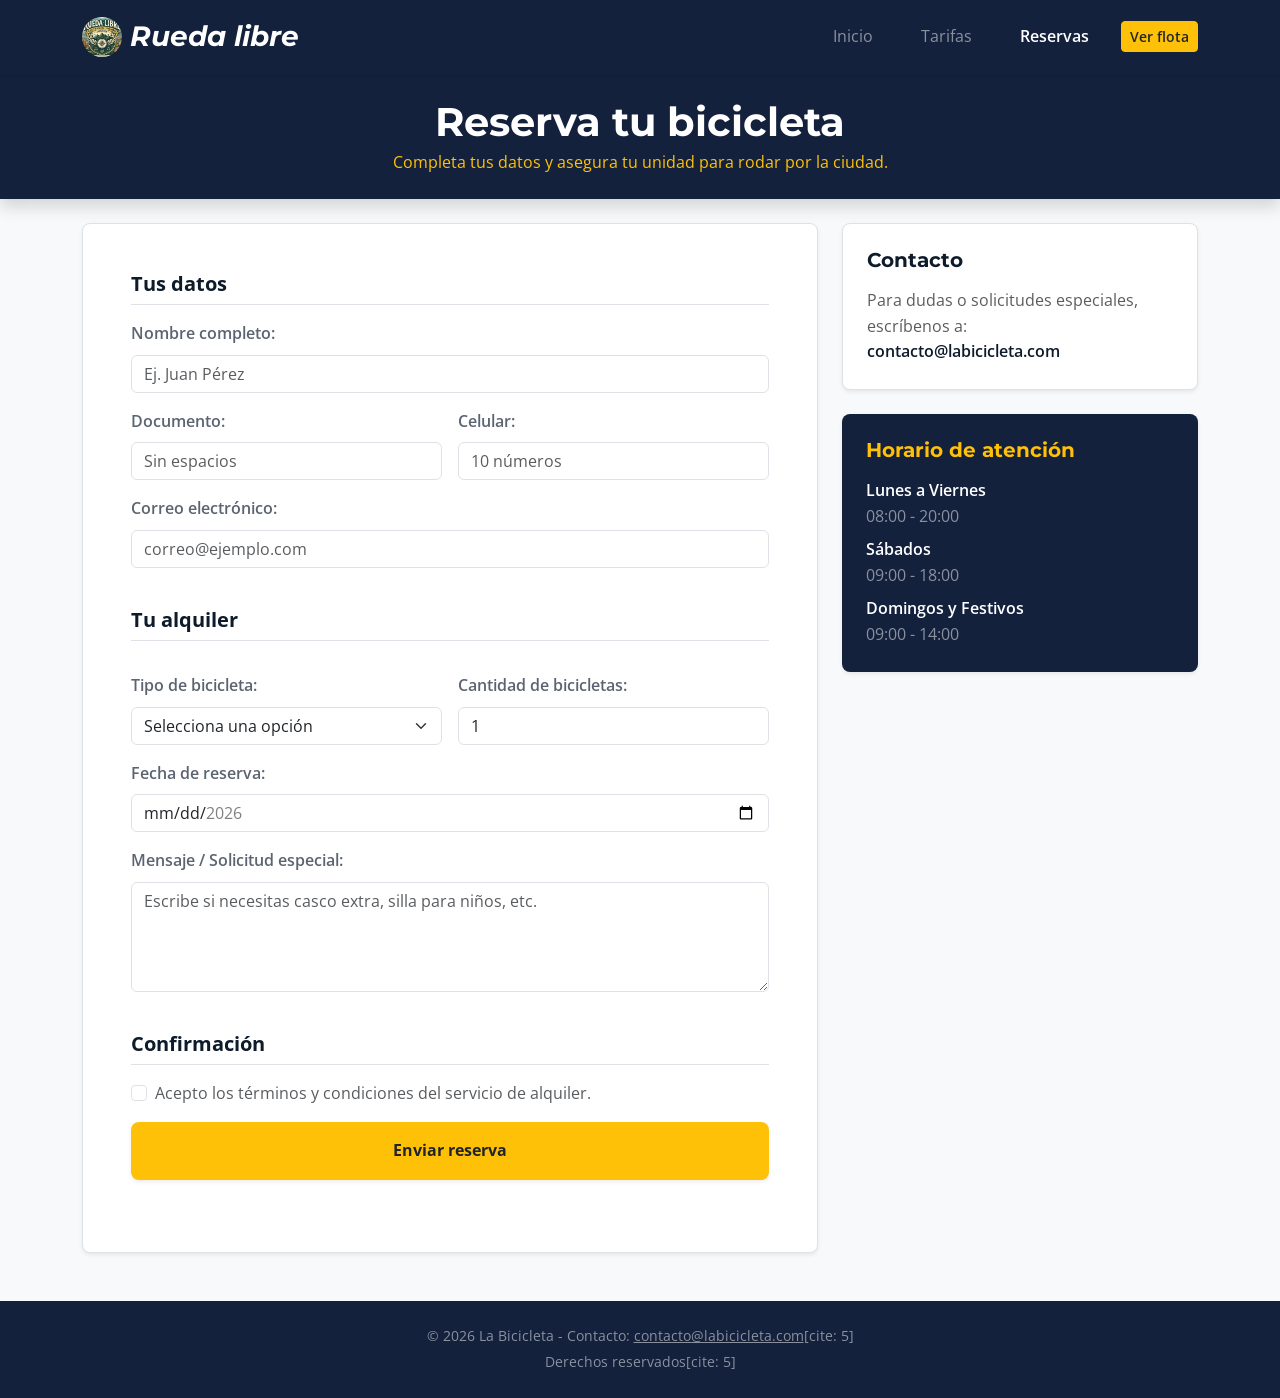
==== commit c5173226: "feat: Rueda Libre Bootstrap" ====
--- a/paginas/reservas.html
+++ b/paginas/reservas.html
@@ -1,135 +1,210 @@
 <!DOCTYPE html>
 <html lang="es">
+
 <head>
     <meta charset="UTF-8">
     <meta name="viewport" content="width=device-width, initial-scale=1.0">
-    <title>Reservas</title>
-    <link rel="stylesheet" href="../css/styles.css">
+    <title>Reservas - Rueda Libre</title>
+
+    <!-- Bootstrap 5.3 CSS CDN -->
+    <link href="https://cdn.jsdelivr.net/npm/bootstrap@5.3.3/dist/css/bootstrap.min.css" rel="stylesheet"
+        integrity="sha384-QWTKZyjpPEjISv5WaRU9OFeRpok6YctnYmDr5pNlyT2bRjXh0JMhjY6hW+ALEwIH" crossorigin="anonymous">
+
+    <!-- Tipografías y hoja de estilos propia cargada DESPUÉS de Bootstrap -->
     <link rel="preconnect" href="https://fonts.googleapis.com">
     <link rel="preconnect" href="https://fonts.gstatic.com" crossorigin>
-    <link href="https://fonts.googleapis.com/css2?family=Montserrat:ital,wght@0,100..900;1,100..900&family=Open+Sans:ital,wght@0,300..800;1,300..800&display=swap" rel="stylesheet">
+    <link
+        href="https://fonts.googleapis.com/css2?family=Montserrat:ital,wght@0,100..900;1,100..900&family=Open+Sans:ital,wght@0,300..800;1,300..800&display=swap"
+        rel="stylesheet">
+    <link rel="stylesheet" href="../css/styles.css">
 </head>
-<body>
-    <header>
-        <div class="header_container">
-            <div class="header_logo">
+
+<body class="bg-light d-flex flex-column min-vh-100">
+
+    <!-- Barra de navegación superior con tu color azul oscuro -->
+    <header class="text-white py-3 shadow-sm sticky-top" style="background-color: #14213D;">
+        <div class="container d-flex flex-column flex-md-row justify-content-between align-items-center gap-3">
+            <div class="d-flex align-items-center gap-2">
                 <a href="../index.html">
-                    <img src="../img/portada.jfif" alt="Rua's logo" class="logo_icono">
+                    <img src="../img/portada.jfif" alt="Rueda Libre logo" class="rounded-circle object-fit-cover"
+                        width="40" height="40">
                 </a>
-                <h1><strong>Reserva tu bicicleta</strong></h1>
+                <h1 class="h3 m-0"><strong><em>Rueda libre</em></strong></h1>
             </div>
             <nav>
-                <ul id="menu">
-                    <li><a href="../index.html">Inicio</a></li>
-                    <li><a href="../paginas/tarifas.html" >Tarifas y rutas</a></li>
-                    <li><a href="../paginas/reservas.html" class="activo">Reservas</a></li>
+                <ul class="nav gap-3 align-items-center m-0 list-unstyled">
+                    <li><a href="../index.html" class="nav-link text-white-50">Inicio</a></li>
+                    <li><a href="../paginas/tarifas.html" class="nav-link text-white-50">Tarifas</a></li>
+                    <li><a href="../paginas/reservas.html" class="nav-link text-white active fw-semibold">Reservas</a></li>
+                    <!-- Botón de ver flota actualizado a amarillo (warning) -->
+                    <li><a href="../index.html#flota" class="btn btn-warning text-dark fw-semibold btn-sm">Ver flota</a></li>
                 </ul>
             </nav>
         </div>
     </header>
 
-    <main class="contenedor-reservas">
-        <section id="formulario">
-            <form action="#" method="post">
-            <fieldset>
-                <legend> Tus datos </legend>
-                <p>
-                    <label for="nombre"> Nombre completo: </label>
-                    <input type="text" id="nombre" name="nombre" required minlenght="3">
-                </p>
-                <div class="fila-doble">
-                    <p>
-                        <label for="documento"> Documento: </label>
-                        <input type="text" id="documento" name="documento" inputmode="numeric" pattern="[0-9]{6,10}" 
-                    title="Escribe tu documento, sin espacios" required>
-                    </p>
-                    <p>
-                        <label for="telefono"> Celular: </label>
-                        <input type="tel" id="telefono" name="telefono" inputmode="numeric" pattern="[0-9]{10}"
-                        title="Escribe Celular, sin espacios, 10 numeros" required>
-                    </p>
+    <!-- Encabezado de página -->
+    <section class="text-white py-4 mb-4 shadow" style="background-color: #14213D">
+        <div class="container text-center">
+            <h2 class="display-6 fw-bold mb-1">Reserva tu bicicleta</h2>
+            <p class="text-warning mb-0">Completa tus datos y asegura tu unidad para rodar por la ciudad.</p>
+        </div>
+    </section>
+
+    <!-- Contenido principal dividido en dos columnas (Formulario + Lateral) -->
+    <main class="container flex-grow-1 mb-5">
+        <div class="row g-4">
+
+            <!-- Columna del Formulario -->
+            <div class="col-12 col-lg-8">
+                <div class="bg-white p-4 p-md-5 border rounded-3 shadow-sm">
+                    <form action="#" method="post" class="needs-validation" novalidate>
+
+                        <!-- Bloque 1: Tus datos -->
+                        <fieldset class="mb-4">
+                            <legend class="h5 fw-bold pb-2 border-bottom mb-3" style="color: #0d1b2a;">Tus datos
+                            </legend>
+
+                            <div class="mb-3">
+                                <label for="nombre" class="form-label fw-semibold">Nombre completo:</label>
+                                <input type="text" id="nombre" name="nombre" class="form-control" required minlength="3"
+                                    placeholder="Ej. Juan Pérez">
+                            </div>
+
+                            <div class="row g-3 mb-3">
+                                <div class="col-12 col-md-6">
+                                    <label for="documento" class="form-label fw-semibold">Documento:</label>
+                                    <input type="text" id="documento" name="documento" class="form-control"
+                                        inputmode="numeric" pattern="[0-9]{6,10}"
+                                        title="Escribe tu documento, sin espacios" required placeholder="Sin espacios">
+                                </div>
+                                <div class="col-12 col-md-6">
+                                    <label for="telefono" class="form-label fw-semibold">Celular:</label>
+                                    <input type="tel" id="telefono" name="telefono" class="form-control"
+                                        inputmode="numeric" pattern="[0-9]{10}"
+                                        title="Escribe Celular, sin espacios, 10 números" required
+                                        placeholder="10 números">
+                                </div>
+                            </div>
+
+                            <div class="mb-3">
+                                <label for="correo" class="form-label fw-semibold">Correo electrónico:</label>
+                                <input type="email" id="correo" name="correo" class="form-control" required
+                                    placeholder="correo@ejemplo.com">
+                            </div>
+                        </fieldset>
+
+                        <!-- Bloque 2: Tu alquiler -->
+                        <fieldset class="mb-4">
+                            <legend class="h5 fw-bold pb-2 border-bottom mb-3" style="color: #0d1b2a;">Tu alquiler
+                            </legend>
+
+                            <div class="row g-3 mb-3">
+                                <div class="col-12 col-md-6">
+                                    <label for="tipo" class="form-label fw-semibold">Tipo de bicicleta:</label>
+                                    <select id="tipo" name="tipo" class="form-select" required>
+                                        <option value="">Selecciona una opción</option>
+                                        <option value="urbana">Bicicleta Urbana</option>
+                                        <option value="montana">Bicicleta de Montaña</option>
+                                        <option value="electrica">Bicicleta Eléctrica</option>
+                                    </select>
+                                </div>
+                                <div class="col-12 col-md-6">
+                                    <label for="cantidad" class="form-label fw-semibold">Cantidad de bicicletas:</label>
+                                    <input type="number" id="cantidad" name="cantidad" class="form-control" min="1"
+                                        max="6" value="1" required>
+                                </div>
+                            </div>
+
+                            <div class="mb-3">
+                                <label for="fecha" class="form-label fw-semibold">Fecha de reserva:</label>
+                                <input type="date" id="fecha" name="fecha" class="form-control" min="2026-11-01"
+                                    max="2026-12-31" required>
+                            </div>
+
+                            <div class="mb-3">
+                                <label for="mensaje" class="form-label fw-semibold">Mensaje / Solicitud
+                                    especial:</label>
+                                <textarea id="mensaje" name="mensaje" class="form-control" rows="4" minlength="10"
+                                    maxlength="300" required
+                                    placeholder="Escribe si necesitas casco extra, silla para niños, etc."></textarea>
+                            </div>
+                        </fieldset>
+
+                        <!-- Bloque 3: Confirmación -->
+                        <fieldset class="mb-4">
+                            <legend class="h5 fw-bold pb-2 border-bottom mb-3" style="color: #0d1b2a;">Confirmación
+                            </legend>
+
+                            <div class="mb-3 form-check">
+                                <input type="checkbox" id="terminos" name="terminos" value="si" class="form-check-input"
+                                    required>
+                                <label for="terminos" class="form-check-label text-muted">
+                                    Acepto los términos y condiciones del servicio de alquiler.
+                                </label>
+                            </div>
+
+                            <button type="submit"
+                                class="w-100 bg-warning text-dark fw-bold py-3 rounded-3 border-0 shadow-sm">
+                                Enviar reserva
+                            </button>
+                        </fieldset>
+                    </form>
                 </div>
-                
-                <p>
-                    <label for="correo"> Correo electronico: </label>
-                    <input type="email" id="correo" name="correo" required>
-                </p>
-                
-                
-            </fieldset>
-            <fieldset>
-                    <legend>Tu alquiler </legend>
-                    <p>
-                        <label for="tipo"> Tipo de bicicleta</label>
-                        <select id="tipo" name="tipo" required>
-                            <option value="">Selecciona una opcion</option>
-                            <option value="urbana">Bicicleta Urbana</option>
-                            <option value="montana">Bicicleta de Montaña</option>
-                            <option value="electrica">Bicicleta Electrica</option>
-                        </select>
-                    </p>
-                    <p>
-                        <label for="Cantidad"> Cantidad de bicicletas: </label>
-                        <input type="number" id="cantidad" name="cantidad" min="1" max="6">
-                    </p>
-                    <p>
-                        <label for="fecha"> Fecha de reserva: </label>
-                        <input type="date" id="fecha" name="fecha" min="2026-11-01" max="2026-12-31">
-                    </p>
-                    <p>
-                        <label for="mensaje">Mensaje / Solicitud especial: </label>
-                        <textarea id="mensaje" name="mensaje" rows="4" minlength="10" maxlength="300" required placeholder="Escribe si necesitas casco extra, silla para niños, etc."></textarea>
-                    </p>
-            </fieldset>
-            <fieldset>
-                <legend>Confirmación</legend>
-                <p>
-                    <label for="terminos">
-                        <input type="checkbox" id="terminos" name="terminos" value="si" required>
-                        Acepto los términos y condiciones del servicio de alquiler.
-                    </label>
-                </p>
-                <p>
-                    <button type="submit">Enviar reserva</button>
-                </p>
-            </fieldset>
-            </form>
-        </section>
-        <div class="columna-lateral">
-            <section id="contacto">
-
-                <h2>Contacto</h2>
-                <p>Para dudas o solicitudes especiales, escríbenos a:
-                    <a href="mailto:contacto@labicicleta.com">contacto@labicicleta.com</a>
-                </p>
-            </section>
-
-            <aside id="horario">
-
-                <h2>Horario de atención</h2>
-                <dl> <!--lista de definicion-->            
-                    <dt>Lunes a Viernes</dt>
-                    <dd>08:00 - 20:00</dd>
-    
-                    <dt>Sábados</dt>
-                    <dd>09:00 - 18:00</dd>
-                
-                    <dt>Domingos y Festivos</dt>
-                <dd>09:00 - 14:00</dd>        
-                </dl>
-            </aside>
-        </div>
-        
+            </div>
+
+            <!-- Columna Lateral (Contacto y Horarios) -->
+            <div class="col-12 col-lg-4">
+                <div class="d-flex flex-column gap-4">
+
+                    <!-- Tarjeta de Contacto -->
+                    <section id="contacto" class="bg-white p-4 border rounded-3 shadow-sm">
+                        <h2 class="h5 fw-bold mb-3" style="color: #0d1b2a;">Contacto</h2>
+                        <p class="text-muted mb-0">
+                            Para dudas o solicitudes especiales, escríbenos a: <br>
+                            <a href="mailto:contacto@labicicleta.com" class="text-decoration-none fw-semibold"
+                                style="color: #0d1b2a;">contacto@labicicleta.com</a>
+                        </p>
+                    </section>
+
+                    <!-- Tarjeta de Horario (Usando elementos semánticos de lista de definición) -->
+                    <aside id="horario" class="p-4 rounded-3 text-white shadow-sm" style="background-color: #14213D;">
+                        <h2 class="h5 fw-bold text-warning mb-3">Horario de atención</h2>
+                        <dl class="mb-0">
+                            <div class="mb-2">
+                                <dt class="fw-semibold text-white">Lunes a Viernes</dt>
+                                <dd class="text-white-50 mb-0">08:00 - 20:00</dd>
+                            </div>
+                            <div class="mb-2">
+                                <dt class="fw-semibold text-white">Sábados</dt>
+                                <dd class="text-white-50 mb-0">09:00 - 18:00</dd>
+                            </div>
+                            <div>
+                                <dt class="fw-semibold text-white">Domingos y Festivos</dt>
+                                <dd class="text-white-50 mb-0">09:00 - 14:00</dd>
+                            </div>
+                        </dl>
+                    </aside>
+
+                </div>
+            </div>
+
+        </div>
     </main>
-    
-        
-    
-    <footer>
-        <div class="footer_bottom">
-            <p>&copy; 2026 La Bicicleta - Contacto: <a href="mailto:contacto@labicicleta.com">contacto@labicicleta.com </a></p>
-            <p>Derechos reservados</p>
+
+    <!-- Pie de página consistente -->
+    <footer class="text-white py-4 mt-auto" style="background-color: #14213D;">
+        <div class="container text-center text-white-50 small">
+            <p class="mb-1">&copy; 2026 La Bicicleta - Contacto: <a href="mailto:contacto@labicicleta.com"
+                    class="text-white-50">contacto@labicicleta.com</a>[cite: 5]</p>
+            <p class="mb-0">Derechos reservados[cite: 5]</p>
         </div>
     </footer>
 
+    <!-- Bootstrap 5.3 JS Bundle CDN -->
+    <script src="https://cdn.jsdelivr.net/npm/bootstrap@5.3.3/dist/js/bootstrap.bundle.min.js"
+        integrity="sha384-YvpcrYf0tY3lHB60NNkmXc5s9fDVZLESaAA55NDzOxhy9GkcIdslK1eN7N6jIeHz"
+        crossorigin="anonymous"></script>
 </body>
+
 </html>
--- a/css/styles.css
+++ b/css/styles.css
@@ -1,4 +1,4 @@
-/* Variables de diseño */
+/*Variables de diseño y Colores de Marca */
 :root {
     --color-primario: #5d44ff;
     --verde-ruta: #1E7A4F;
@@ -8,560 +8,37 @@
     --gris-asfalto: #5B6470;
     --blanco: #FFFFFF;
 
-    /* familia tipografica */
+    /* Familia tipográfica */
     --tipog-titulo: 'Montserrat', system-ui, -apple-system, sans-serif;
     --tipog-cuerpo: 'Open Sans', system-ui, -apple-system, BlinkMacSystemFont, 'Segoe UI', Roboto, Oxygen, Ubuntu, Cantarell, sans-serif;
 
-    /*espaciado*/
-    --espacio-sm: 0.5rem;   /* Pequeño (aprox. 8px) */
-    --espacio-md: 1rem;     /* Mediano (aprox. 16px) */
-    --espacio-lg: 2rem;     /* Grande (aprox. 32px) */
-
+    /* Espaciado */
+    --espacio-sm: 0.5rem;
+    --espacio-md: 1rem;
+    --espacio-lg: 2rem;
 }
-
-
-/*Configuracion global*/
-
+/* Configuración Global y Tipografía Base*/
 *,
 *::before,
 *::after {
     box-sizing: border-box;
-    margin: 0;
-    padding: 0;
 }
-
 body {
     background-color: var(--crema);
     color: var(--gris-asfalto);
     font-family: var(--tipog-cuerpo);
     line-height: 1.6;
-    padding-bottom: 0;
 }
-
-main{
-    max-width: 65rem;
-    margin: 0 auto; 
-    padding: 0 1.5rem;
+h1,
+h2,
+h3,
+h4,
+h5,
+h6 {
+    font-family: var(--tipog-titulo);
 }
-
-h1, h2, h3 {
-    font-family: var(--tipog-titulo);
-    color: var(--gris-asfalto);
-    margin-bottom: var(--espacio-sm);
-}
-
-.seccion-oscura h1,
-.seccion-oscura h2,
-.seccion-oscura h3 {
-    color: var(--crema);
-}
-
-.seccion-clara h1,
-.seccion-clara h2,
-.seccion-clara h3 {
-    color: var(--azul-noche);    
-}
-
-/*Encabezado y navegacion*/
-
-
-header {
-    background-color: var(--azul-noche);
-    color: var(--blanco);
-    width: 100%;
-    min-height: 20vh;/* Ocupa al menos el 100% del alto de la pantalla del usuario */
-    display: flex;
-    flex-direction: column;
-    justify-content: space-between;
-    align-items: center;
-    text-align: center;
-}
-
-.header_container{
-    display: flex;
-    justify-content: space-between;     /* Envía el título a la izquierda y el menú a la derecha */
-    align-items: center;    /* Centra verticalmente ambos elementos entre sí */
-    width: 100%;
-    max-width: 65rem;   /* Respeta tu ancho máximo estandarizado */
-    margin: 0 auto;     /* Centra el contenedor en pantallas grandes */
-    padding: 1.5rem 1rem;   /* Espacio interno para que no pegue de los bordes */
-    gap: 1rem;
-}
-
-.header_logo, 
-.nav-flota{
-    display: flex;
-    align-items: center;
-    gap: 0.75rem;
-    text-decoration: none;
-    flex-wrap: wrap;
-    justify-content: center;
-}
-
-.logo_icono{
-    width: 60px;
-    height: 60px;
-    border-radius: 40%;
-    object-fit: cover;
-    box-shadow: 0 2px 5px rgba(0, 0, 0, 0.2);
-}
-
-header nav ul#menu {
-    list-style: none;
-    display: flex;
-    flex-wrap: wrap;
-    gap: var(--espacio-md);
-    align-items: center;
-    justify-content: center;
-    margin: 0;
-    padding: 0;
-}
-.btn[href]{/*--------------------------------------*/
-    padding: 6px 12px;
-    font-size: 0.9rem;
-    display: inline-block;
-}
-
-
-#menu li{
-    margin: 0;
-}
-
-#menu a {
-    color: var(--gris-asfalto);
-    text-decoration: none;
-    padding: 0.25rem 0.5rem;
-    transition: color 0.2s ease;
-}
-
-#menu a.activo {
-    color: var(--verde-ruta);
-    font-weight: 600;
-}
-#menu a:hover {
-    color: var(--naranja-pedal);
-}
-#menu a:focus {
-    outline: 2px solid var(--naranja-pedal);
-    outline-offset: 2px;
-    background-color: rgba(243, 154, 43, 0.1);
-}
-.portada_inicio{
-    display: grid;
-    grid-template-columns: 1fr 1fr;
-    align-items: center;
-    gap: var(--espacio-lg);
-    min-height: 20vh;
-    max-width: 65rem;
-    margin: 0 auto;
-    padding: 3rem 1.5rem;
-}
-
-.portada_contenido{
-    display: flex;
-    flex-direction: column;
-    justify-content: center;
-    text-align: left;
-}
-
-.portada_contenido h2 {
-    font-size: 2.2rem;
-    color: var(--azul-noche);
-    margin-bottom: var(--espacio-sm);
-}
-
-.portada_contenido p {
-    margin-bottom: var(--espacio-md);
-    color: var(--gris-asfalto);
-}
-.portada_imagen img{
-    width: 100%;
-    height: auto;
-    border-radius: var(--espacio-sm);
-    object-fit: cover;
-    box-shadow: 0 4px 12px rgba(20, 33, 61, 0.15);
-    filter: brightness(0.7);
-    transition: filter 0.3s ease;
-}
-
-@media (max-width: 768px){
-    .portada_inicio{
-        grid-template-columns: 1fr;
-        text-align: center;
-        min-height: auto;
-    }
-    .portada_contenido{
-        align-items: center;
-        text-align: center;
-    }
-}
-/*Tarjetas y servicios*/
-
-.servicios-grid {
-    display: grid;
-    grid-template-columns: repeat(auto-fit, minmax(280px, 1fr));
-    gap: var(--espacio-md);
-    margin-top: var(--espacio-md);
-    margin-bottom: var(--espacio-md);
-}
-
-
-
-.servicios-grid article img {
-    width: 100%;
-    height: auto;
-    border-radius: 4px;
-    margin-bottom: var(--espacio-md);
-}
-.tarjeta, 
-.servicios-grid article {
-    position: relative;
-    background-color: var(--blanco);
-    border: 1px solid rgba(91, 100, 112, 0.2);
-    border-radius: var(--espacio-sm);
-    padding: var(--espacio-md);
-    box-shadow: 0 2px 8px rgba(20, 33, 61, 0.05);
-    overflow: hidden;
-    transition: transform 0.2s ease, box-shadow 0.2s ease;
-}
-.tarjeta:hover, 
-.servicios-grid article:hover
- {
-    transform: translateY(-4px);
-    box-shadow: 0 4px 12px rgba(20, 33, 61, 0.1);
-}
-
-.tarjeta img,
-.servicios-grid article img {
-    width: 100%;
-    height: auto;
-    border-radius: 4px;
-    margin-bottom: var(--espacio-sm);
-}
-
-.etiqueta-nuevo {
-    position: absolute;
-    top: 1rem;
-    right: 1rem;
-    background-color: var(--naranja-pedal);
-    color: var(--azul-noche);
-    font-family: var(--tipog-titulo);
-    font-size: 0.75rem;
-    font-weight: bold;
-    padding: 0.25rem 0.75rem;
-    border-radius: 50px;
-    box-shadow: 0 2px 4px rgba(0, 0, 0, 0.15);
-    z-index: 10;
-}
-/*
-{
-    margin-bottom: var(--espacio-lg);
-    max-width: 65rem;
-    margin: 0 auto;
-    padding:  0 1.5rem;
-}
-{
-    margin-bottom: var(--espacio-lg);
-    font-size: 1.75rem;
-}
-{
-    display: grid;
-    grid-template-columns: repeat(3, 1fr);
-    gap: var(--espacio-md);
-} */
-@media (max-width: 768px){
-    .rutas-grid, 
-    .flota-grid,
-    .contenedor-reservas{
-        grid-template-columns: 1fr;
-        gap: 2rem;
-    }
-
-}
-/*Seccion flota y tajeta ruta*/------------------------------------------------------------
-.seccion-flota, 
-.seccion-rutas{
-    margin-bottom: var(--espacio-lg);
-}
-.seccion-flota h2, 
-.seccion-rutas h2{
-    margin-bottom: var(--espacio-md);
-    font-size: 1.75rem;
-}
-.flota-grid, 
-.rutas-grid{
-    display: grid;
-    grid-template-columns: repeat(auto-fit, minmax(280px, 1fr));
-    gap: var(--espacio-md);
-    margin-top: var(--espacio-md);
-    margin-bottom: var(--espacio-lg);
-}
-
-.tarjeta-ruta,
-.tarjeta-flota{
-    background-color: var(--blanco);
-    border: 1px solid rgba(91, 100, 112, 0.2);
-    border-radius: var(--espacio-sm);
-    overflow: hidden;
-    box-shadow: 0 2px 8px rgba(20, 33, 61, 0.05);
-    display: flex;
-    flex-direction: column;
-    transition: transform 0.2s ease, box-shadow 0.2s ease;
-}
-
-
-.tarjeta-flota:hover,
-.tarjeta-ruta:hover{
-    transform: translateY(-4px);
-    box-shadow: 0 4px 12px rgba(20, 33, 61, 0.1);
-}
-
-.tarjeta-flota img, 
-.tarjeta-ruta img{
-    width: 100%;
-    height: 180px;
-    object-fit: cover;
-}
-
-.tarjeta-contenido{
-    padding: var(--espacio-md);
-    display: flex;
-    flex-direction: column;
-    flex-grow: 1; /* Ocupa todo el alto disponible para alinear los botones en fila */
-}
-
-.tarjeta-contenido h3{
-    font-size: 1.2rem;
-    margin-bottom: 0.25rem;
-}
-
-.tarjeta-contenido p{
-    font-size: 0.95rem;
-    color: var(--gris-asfalto);
-    margin-bottom: var(--espacio-md);
-    flex-grow: 1; /* Permite que la descripción se expanda y los precios/botones queden alineados abajo */
-}
-.tarjeta-contenido .btn{
-    width: 100%;
-    text-align: center;
-    padding: 0.75rem 1rem;
-    margin-top: auto;
-}
-.precio small{ /*small*/
-    font-size: 0.8rem;
-    font-weight: normal;
-    color: var(--gris-asfalto); 
-}
-
-
-
-
-
-
-
-
-.nivel-badge {
-    display: inline-block;
-    padding: 0.25rem 0.5rem;
-    border-radius: 4px;
-    font-size: 0.8rem;
-    font-weight: bold;
-    margin-bottom: var(--espacio-sm);
-    align-self: flex-start;
-}
-.nivel-basico {
-    background-color: #e8f5e9;
-    color: var(--verde-ruta);
-}
-.nivel-intermedio {
-    background-color: #fff3e0;
-    color: var(--naranja-pedal);
-}
-
-.nivel-avanzado {
-    background-color: #e3f2fd;
-    color: var(--azul-noche);
-}
-
-/*Tablas */
-
-table {
-    width: 100%;
-    border-collapse: collapse;
-    margin-bottom: var(--espacio-md);
-    background-color: var(--blanco);
-    border-radius: 4px;
-    overflow: hidden;
-    box-shadow: 0 2px 8px rgba(20, 33, 61, 0.05);
-}
-
-th, td{
-    padding: 0.75rem 1rem;
-    text-align: left;
-    border-bottom: 1px solid rgba(91, 100, 112, 0.2);
-}
-
-th {
-    background-color: var(--azul-noche);
-    color: var(--blanco);
-    font-family: var(--tipog-titulo);
-    font-weight: bold;
-}
-
-tbody tr:nth-child(even) {
-    background-color: var(--crema);
-}
-
-tbody tr:hover {
-    background-color: rgba(243, 154, 43, 0.05);
-}
-
-/*Formularios*/
-
-.contenedor-reservas{
-    display: grid;
-    grid-template-columns: 2fr 1fr;
-    gap: 2.5rem;
-    max-width: 65rem;
-    margin: 2rem auto;
-    padding: 0 1.5rem;
-    align-items: start;
-}
-
-.columna-lateral{
-    display: flex;
-    flex-direction: column;
-    gap: 1.5rem;
-}
-
-.columna-lateral section,
-.columna-lateral aside {
-    background-color: var(--blanco);
-    border: 1px solid rgba(91, 100, 112, 0.2);
-    border-radius: var(--espacio-sm);
-    padding: 1.5rem;
-    box-shadow: 0 2px 8px rgba(20, 33, 61, 0.05);
-}
-
-.columna-lateral h2 {
-    color: var(--azul-noche);
-    font-size: 1.25rem;
-    margin-bottom: var(--espacio-sm);
-}
-
-#formulario{
-    width: 100%;
-}
-
-.formulario,
-form div {
-    margin-bottom: 1.25rem;
-}
-
-label {
-    display: block;
-    margin-top: var(--espacio-md);
-    font-family: var(--tipog-titulo);
-    font-weight: 600;
-    font-size: 0.95rem;
-    color: var(--azul-noche);
-}
-
-input[type="text"],
-input[type="email"],
-input[type="date"],
-input[type="tel"],
-input[type="number"],
-select,
-textarea {
-    width: 100%;
-    padding: 0.75rem 1rem;
-    border: 1px solid rgba(91, 100, 112, 0.3);
-    border-radius: 6px;
-    background-color: var(--blanco);
-    font-family: var(--tipog-cuerpo);
-    font-size: 0.95rem;
-    color: var(--gris-asfalto);
-    transition: all 0.2s ease;
-}
-
-input:focus, 
-textarea:focus, 
-select:focus {
-    outline: none;
-    background-color: var(--blanco);
-    border-color: var(--naranja-pedal);
-    box-shadow: 0 0 0 3px rgba(243, 154, 43, 0.3);
-}
-
-fieldset{
-    border: 1px solid rgba(91, 100, 112, 0.2);
-    border-radius: var(--espacio-sm);
-    padding: 1.5rem;
-    margin-bottom: var(--espacio-lg);
-    background-color: var(--blanco);
-    box-shadow: 0 2px 8px rgba(20, 33, 61, 0.05);
-}
-
-legend {
-    font-family: var(--tipog-titulo);
-    font-weight: 700;
-    color: var(--azul-noche);
-    padding: 0 0.5rem;
-    font-size: 1.1rem;
-}
-
-.fila-doble{
-    display: flex;
-    gap: 1rem;
-    width: 100%;
-}
-.fila-doble p{
-    flex: 1;
-    margin: 0;
-}
-
-@media (max-width: 480px) {
-    .fila-doble {
-        flex-direction: column;
-        gap: 0;
-    }
-}
-
-/*Botones*/
-
-.btn,
-button[type="submit"] {
-    display: inline-block;
-    padding: 1rem 2rem;
-    font-size: 1rem;
-    font-family: var(--tipog-titulo);
-    font-weight: 700;
-    background-color: var(--verde-ruta);
-    color: var(--blanco);
-    border: none;
-    border-radius: 4px;
-    cursor: pointer;
-    text-decoration: none;
-    text-align: center;
-    transition: background-color 0.2s ease;
-}
-
-button[type="submit"]:hover,
-.btn:hover {
-    filter: brightness(1.15);
-    background-color: var(--naranja-pedal);
-    color: var(--azul-noche);
-}
-.btn:focus{
-    background-color: var(--naranja-pedal);
-    color: var(--azul-noche);
-    outline: 3px solid var(--azul-noche);
-    outline-offset: 2px;
-}
-
-
-.btn-whatsapp{
+/* Botón flotante WhatsApp */
+.btn-whatsapp {
     position: fixed;
     bottom: 1.5rem;
     right: 1.5rem;
@@ -577,70 +54,12 @@
     z-index: 1000;
     transition: transform 0.2s ease, background-color 0.2s ease;
 }
-
-.btn-whatsapp:hover{
+.btn-whatsapp:hover {
     background-color: #128C7E;
     transform: translateY(-2px);
+    color: #FFFFFF;
 }
-.btn-whatsapp:focus{
+.btn-whatsapp:focus {
     outline: none;
     box-shadow: 0 0 0 3px rgba(37, 211, 102, 0.4);
-}
-
-
-/*Secciones claras y contenedores*/
-
-.seccion-clara {
-    background-color: var(--crema);
-    color: var(--gris-asfalto);
-    padding: var(--espacio-md) 0;
-}
-
-.seccion-oscura {
-    background-color: var(--azul-noche);
-    color: var(--blanco);
-    padding: var(--espacio-md) 0;
-}
-
-footer {
-    background-color: var(--azul-noche);
-    color: var(--blanco);
-    text-align: center;
-    padding: var(--espacio-lg) 0;
-    margin-top: var(--espacio-lg);
-    font-size: 0.9rem;
-}
-.footer_container{
-    display: flex;
-    justify-content: space-between;
-    align-items: flex-start;
-    flex-wrap: wrap;
-    max-width: 65rem;
-    margin: 0 auto;
-    gap: var(--espacio-lg);  
-}
-
-.footer-columna{
-    flex: 1;
-    min-width: 220px;
-}
-
-.footer-columna h3{
-    color: var(--blanco);
-    margin-bottom: var(--espacio-sm);
-    font-size: 1.1rem;
-}
-
-.footer_bottom{
-    max-width: 65rem;
-    margin: 2rem auto 0 auto;
-    padding-top: 1.5rem;
-    justify-content: space-between;
-    align-items: center;
-    gap: 1rem;
-
-    
-
-}
-
-
+}
